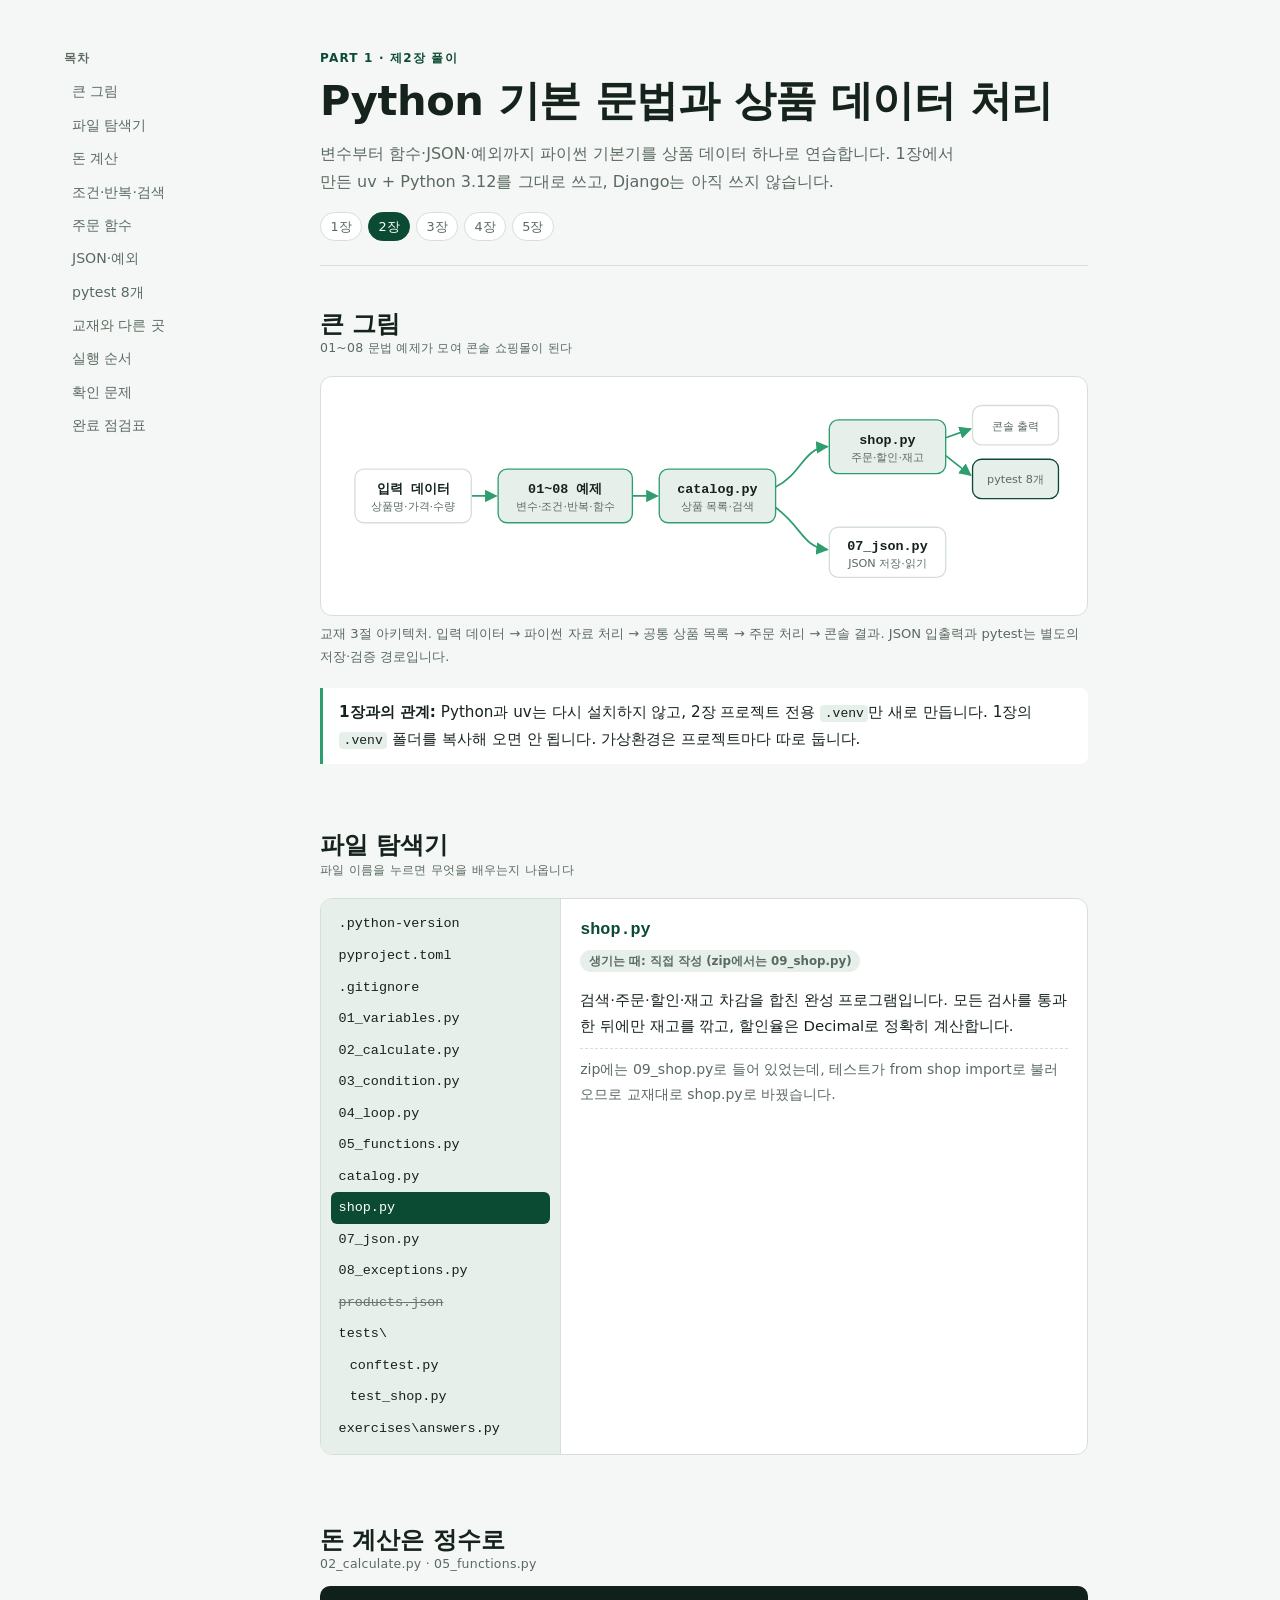
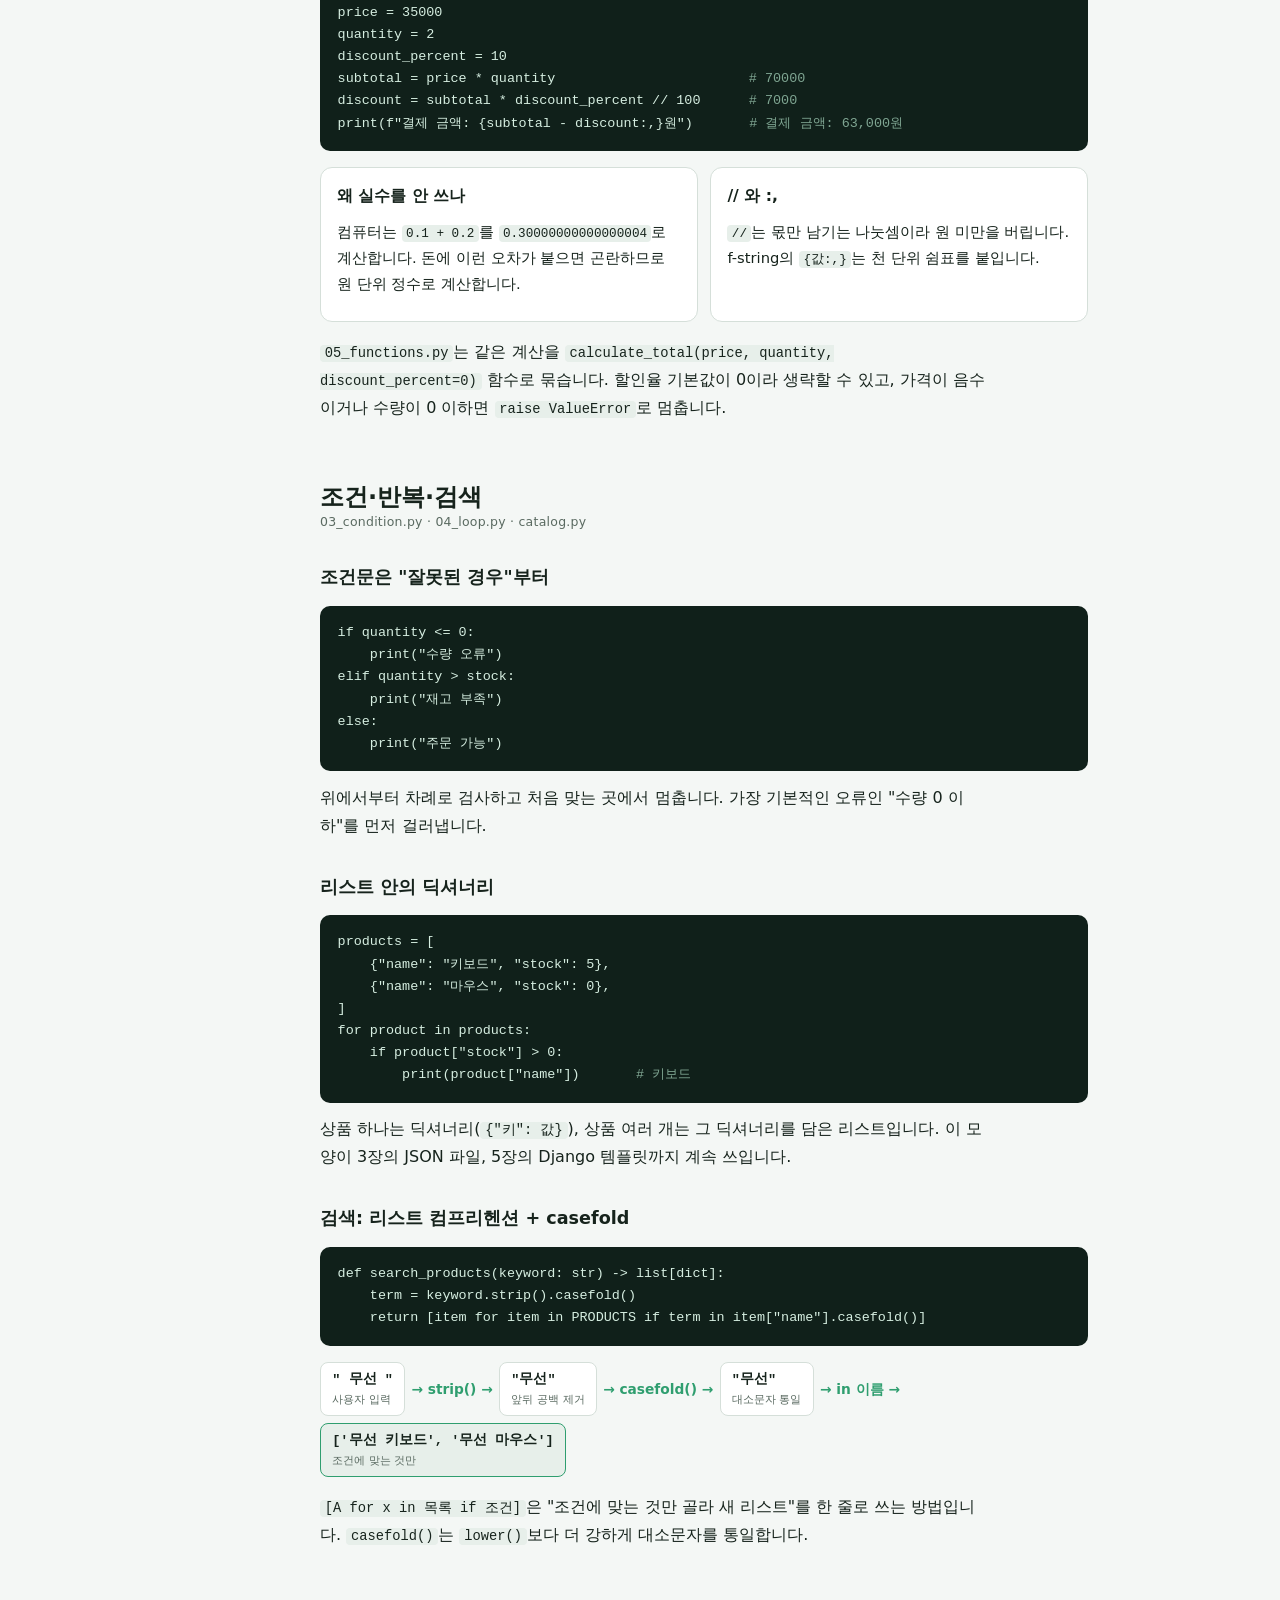
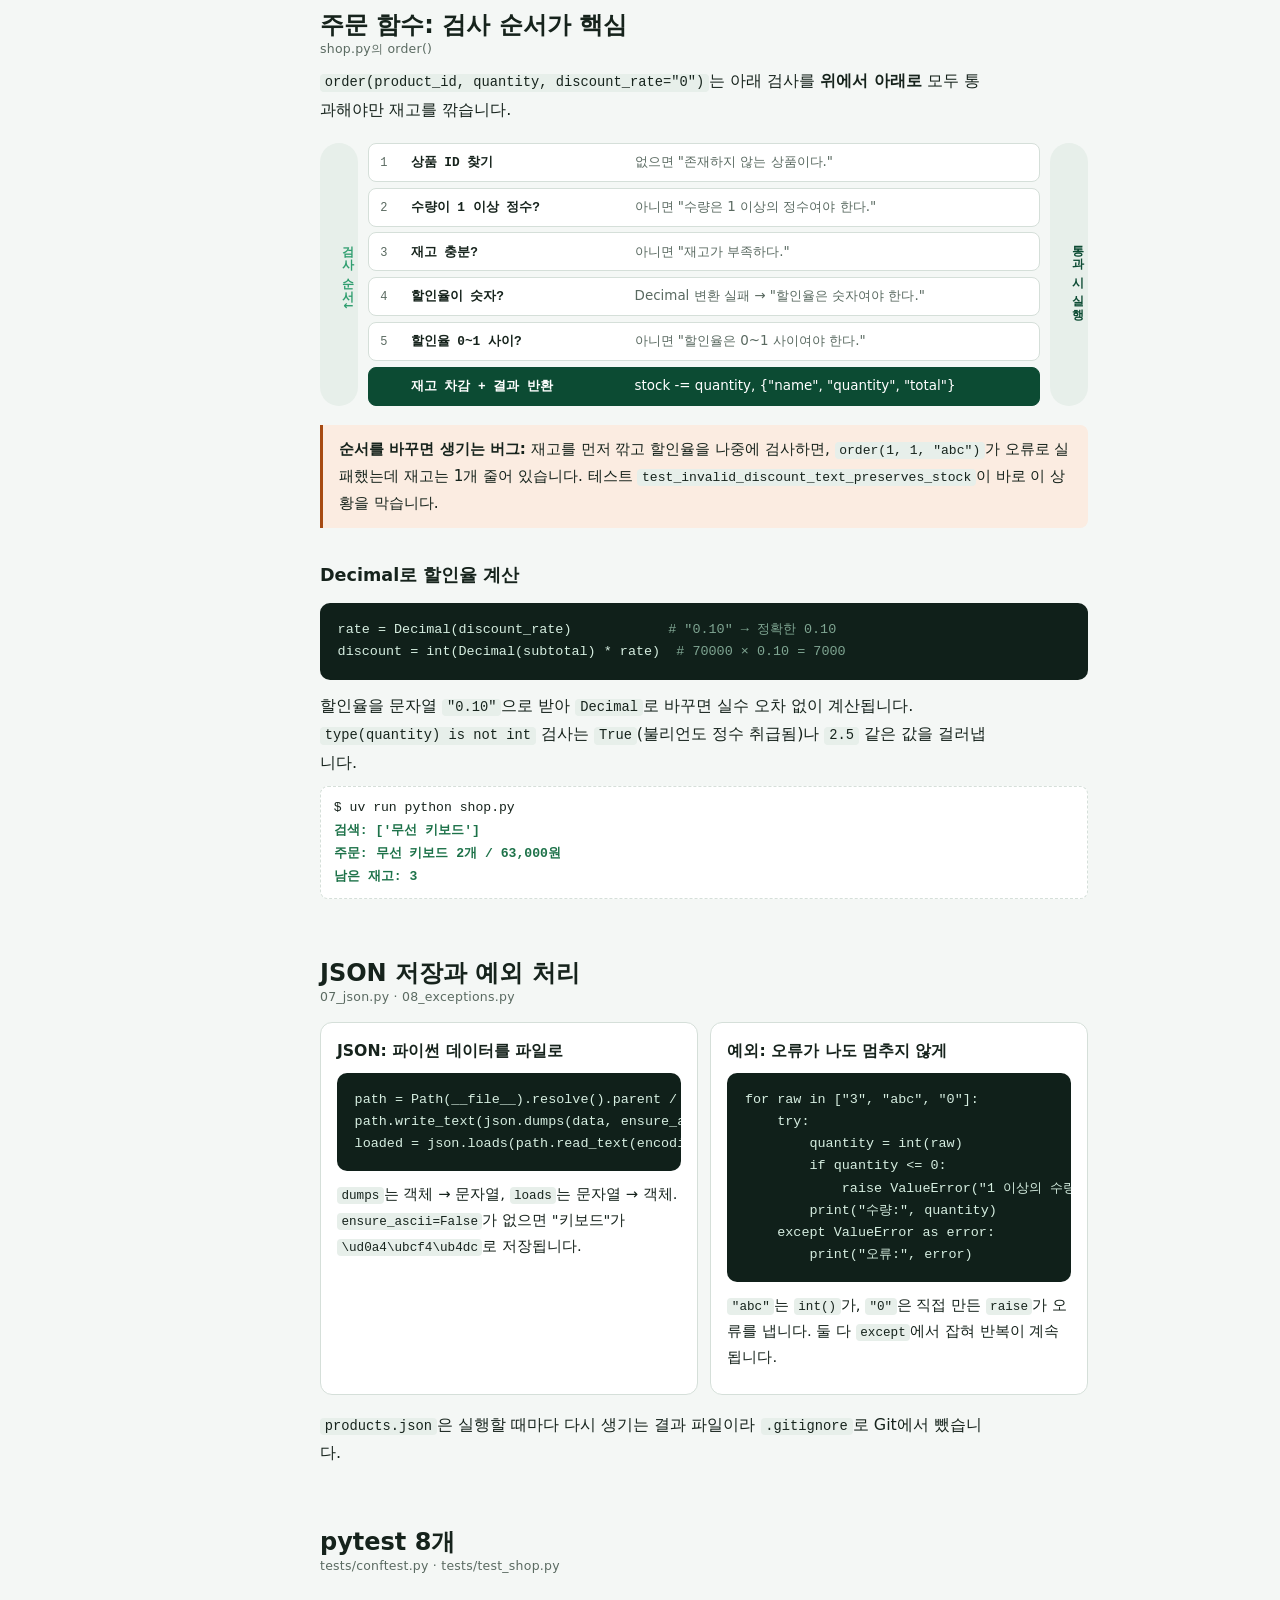
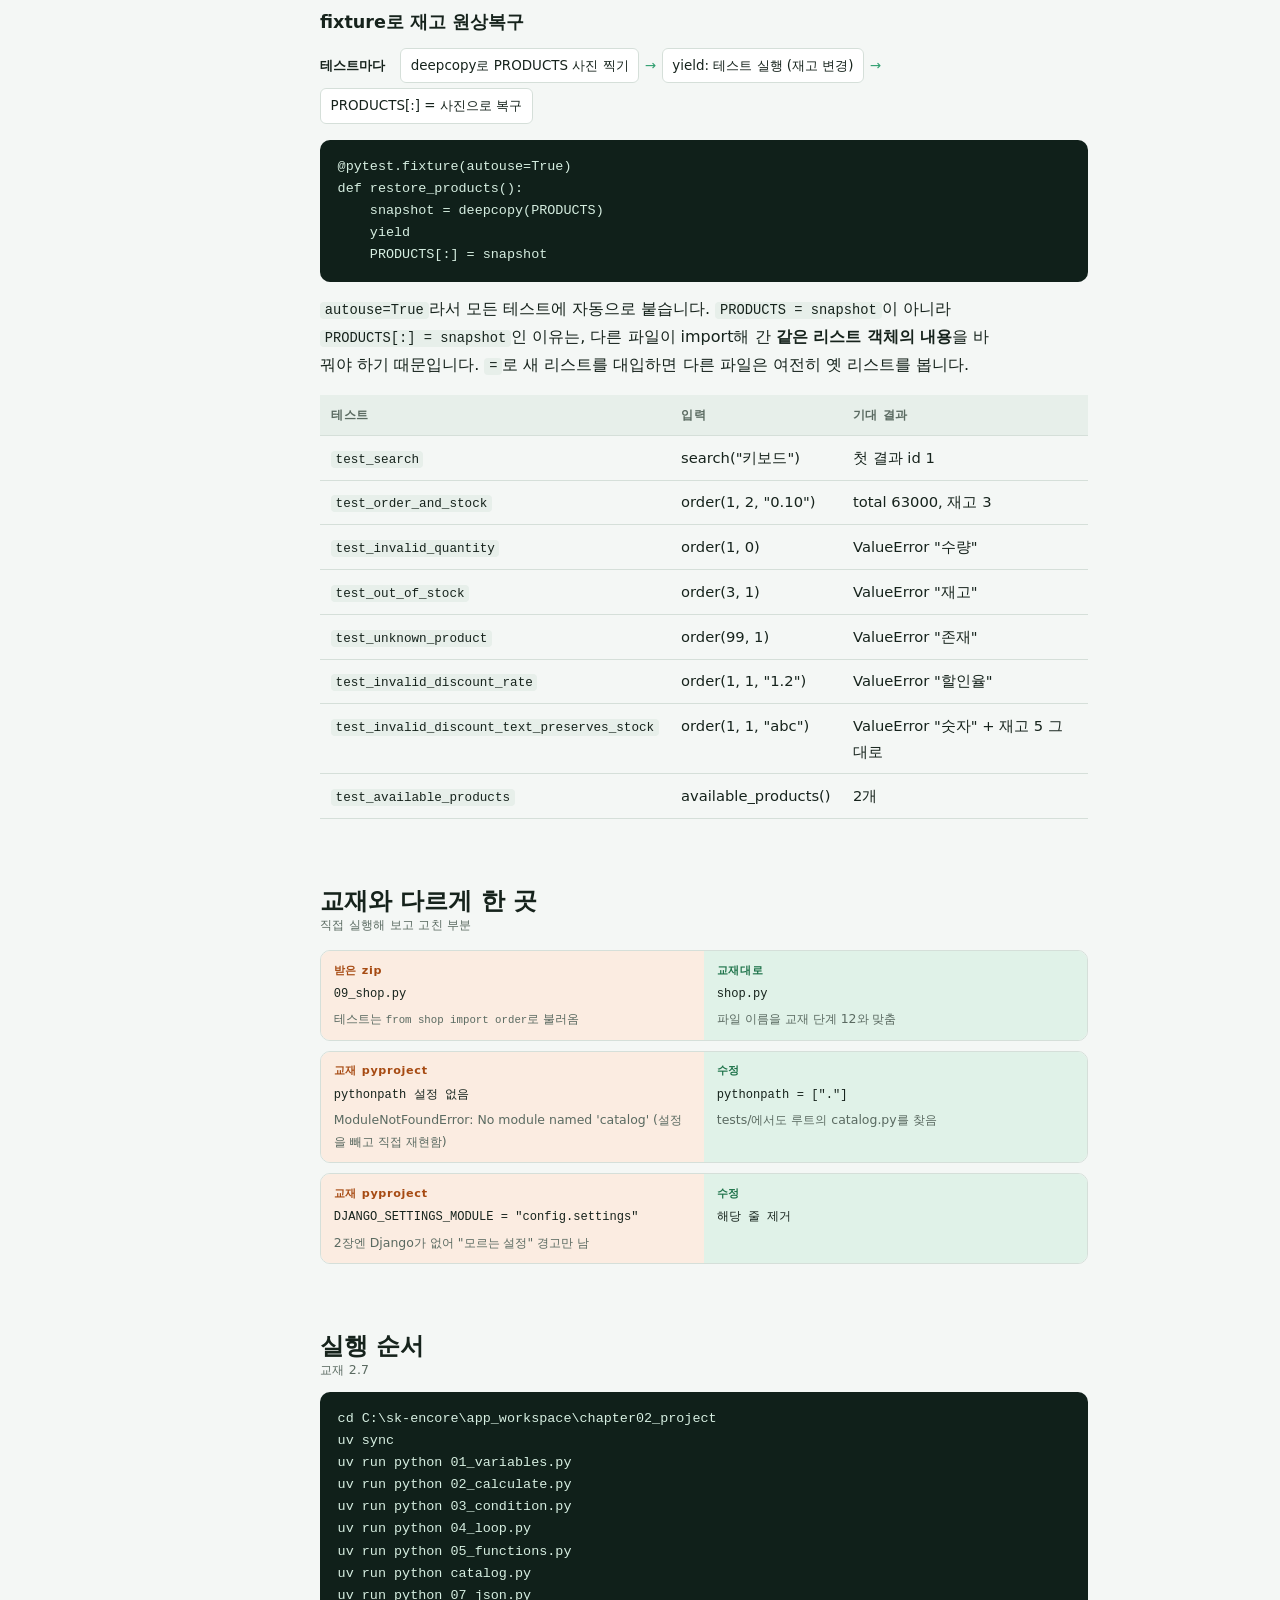
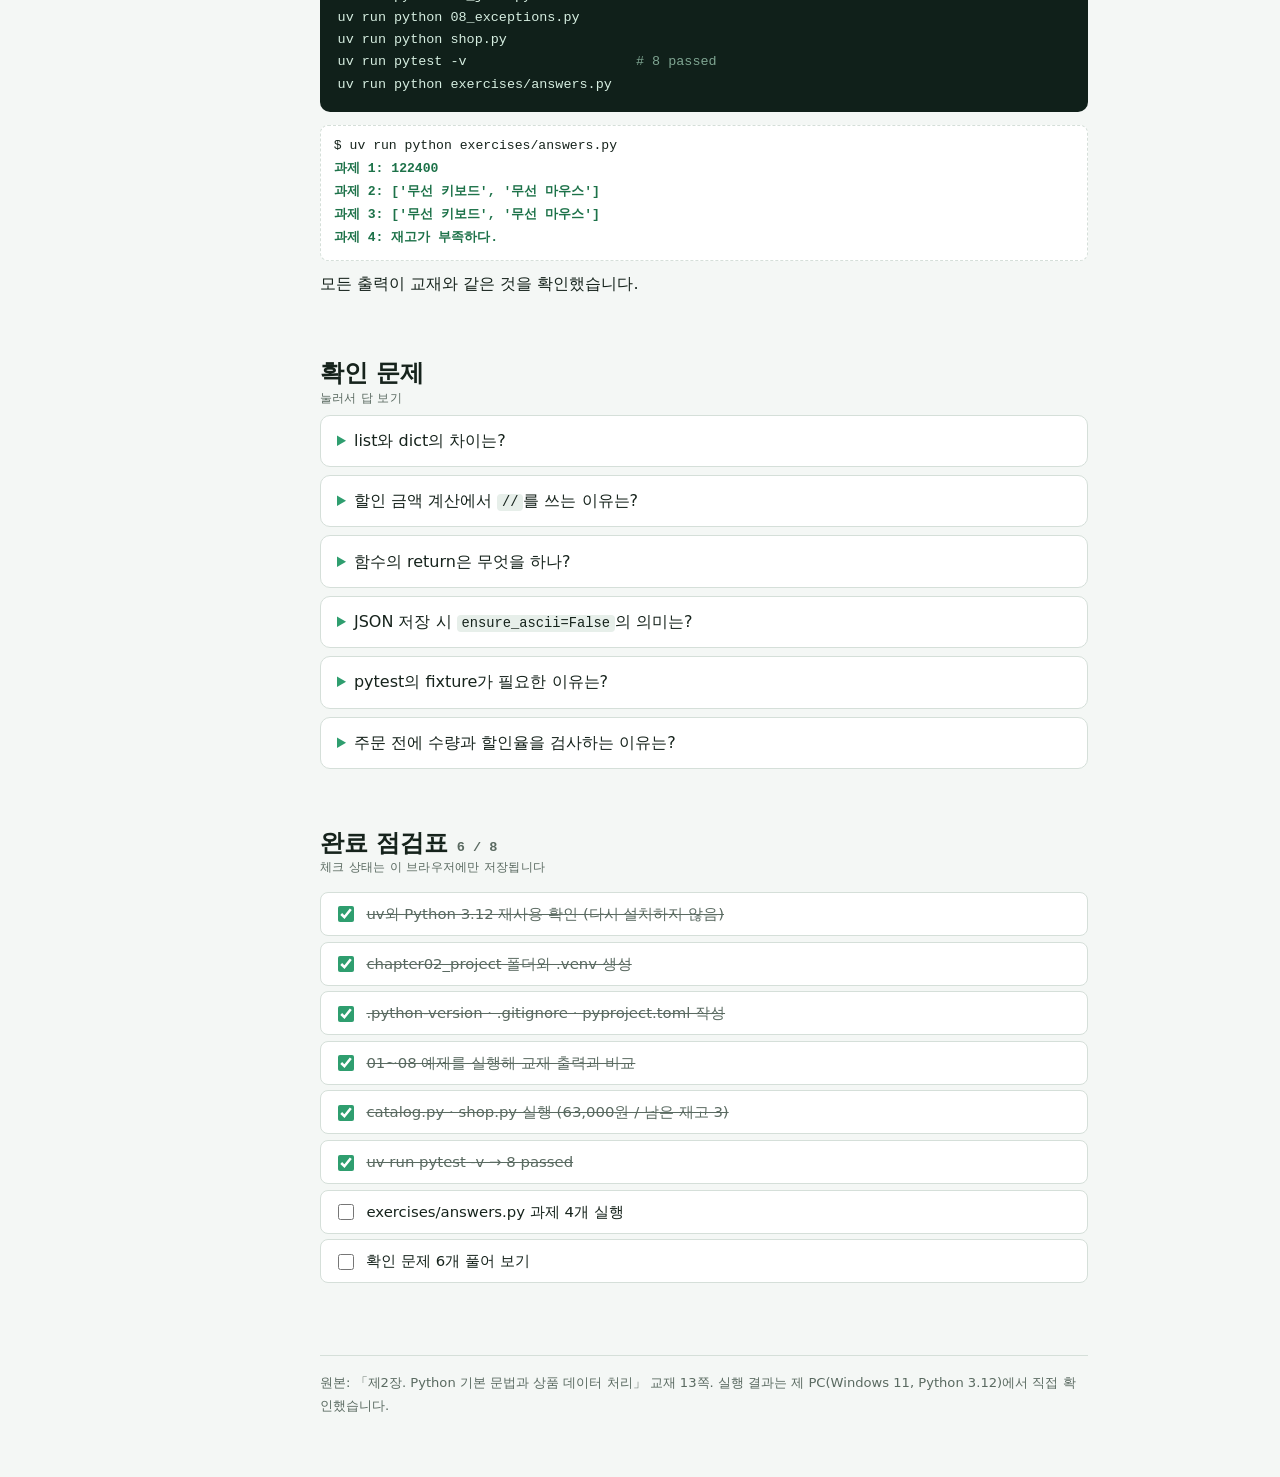
==== notes/chapter02-풀이노트.html @ e7735469 "docs: 2~5장 HTML 풀이노트 추가 1장과 같은 디자인으로 그림, 파일 탐색기, 확인 문제, 점검표를 넣고 1~5장 사이 이동 링크를 달았다. 4장은 장바구니 체험판을 포함" ====
<!doctype html>
<html lang="ko">
<meta charset="utf-8">
<meta name="viewport" content="width=device-width, initial-scale=1">
<title>2장 상품 데이터 풀이 노트</title>
<style>
/* 레이아웃: 왼쪽 고정 목차 + 오른쪽 본문(약 46rem). 폰 폭에서는 목차가 위로 올라감 */
:root {
  --bg: #f4f7f5; --surface: #ffffff; --tint: #e7efea; --fg: #16231c; --muted: #5a6a61; --line: #d5dfd9;
  --accent: #0c4b33; --on-accent: #ffffff; --accent-2: #2f9e6f;
  --code-bg: #10201a; --code-fg: #d6eee1; --code-dim: #7fa592;
  --warn: #a64a12; --warn-bg: #fbece1; --ok: #1d7249; --ok-bg: #e0f2e8; --next: #8a5a00; --next-bg: #fff2cf;
  --f-body: "IBM Plex Sans KR", "Malgun Gothic", "Apple SD Gothic Neo", system-ui, sans-serif;
  --f-code: "JetBrains Mono", Consolas, "D2Coding", monospace;
}
@media (prefers-color-scheme: dark) { :root:not([data-theme="light"]) {
  --bg: #0e1512; --surface: #16201b; --tint: #1b2922; --fg: #e2ebe5; --muted: #98a99f; --line: #2a3830;
  --accent: #6fd3a5; --on-accent: #0b1a13; --accent-2: #4fc08d;
  --code-bg: #08100c; --code-fg: #cfe8da; --code-dim: #6f9482;
  --warn: #f2a46c; --warn-bg: #36220f; --ok: #82d9aa; --ok-bg: #15301f; --next: #f3c654; --next-bg: #3a2e0c;
  color-scheme: dark; } }
:root[data-theme="dark"] {
  --bg: #0e1512; --surface: #16201b; --tint: #1b2922; --fg: #e2ebe5; --muted: #98a99f; --line: #2a3830;
  --accent: #6fd3a5; --on-accent: #0b1a13; --accent-2: #4fc08d;
  --code-bg: #08100c; --code-fg: #cfe8da; --code-dim: #6f9482;
  --warn: #f2a46c; --warn-bg: #36220f; --ok: #82d9aa; --ok-bg: #15301f; --next: #f3c654; --next-bg: #3a2e0c;
  color-scheme: dark; }

* { box-sizing: border-box; }
body { background: var(--bg); color: var(--fg); font-family: var(--f-body); font-size: 16px; line-height: 1.75; padding-inline: 16px; padding-block: 0 4rem; }
.wrap { max-width: 72rem; margin: 0 auto; display: grid; grid-template-columns: 13rem minmax(0, 1fr); gap: 3rem; }
nav.toc { position: sticky; top: env(safe-area-inset-top, 0px); align-self: start; padding-top: 2.5rem; font-size: .88rem; }
nav.toc p { font-size: .72rem; letter-spacing: .08em; color: var(--muted); margin: 0 0 .5rem; font-weight: 700; }
nav.toc ol { list-style: none; margin: 0; padding: 0; display: grid; gap: .15rem; counter-reset: t; }
nav.toc a { color: var(--muted); text-decoration: none; display: block; padding: .2rem .5rem; border-radius: 6px; }
nav.toc a:hover, nav.toc a:focus-visible { color: var(--accent); background: var(--tint); outline: none; }
main { min-width: 0; max-width: 48rem; }
@media (max-width: 860px) {
  .wrap { grid-template-columns: minmax(0,1fr); gap: 0; }
  nav.toc { position: static; padding-top: 1.5rem; }
  nav.toc ol { display: flex; flex-wrap: wrap; gap: .3rem; }
  nav.toc a { border: 1px solid var(--line); background: var(--surface); }
}

header.hero { padding-block: 2.5rem 1.5rem; border-bottom: 1px solid var(--line); }
.eyebrow { font-size: .75rem; letter-spacing: .1em; color: var(--accent); font-weight: 700; margin: 0; }
h1 { font-size: clamp(1.9rem, 4.5vw, 2.6rem); line-height: 1.25; margin: .4rem 0 .8rem; text-wrap: balance; letter-spacing: -.01em; }
h1 .v { font-family: var(--f-code); font-weight: 600; font-size: .62em; color: var(--accent); vertical-align: middle; }
.lede { color: var(--muted); max-width: 40rem; margin: 0; }
section { padding-block: 2.6rem 0.5rem; scroll-margin-top: 1rem; }
h2 { font-size: 1.5rem; line-height: 1.35; margin: 0 0 .3rem; text-wrap: balance; }
h2 small { display: block; font-size: .78rem; font-weight: 500; color: var(--muted); letter-spacing: .02em; }
h3 { font-size: 1.1rem; margin: 2rem 0 .4rem; }
p { margin: .6rem 0; max-width: 42rem; }
code { font-family: var(--f-code); font-size: .86em; background: var(--tint); padding: .08em .35em; border-radius: 4px; }
pre { font-family: var(--f-code); font-size: .84rem; line-height: 1.65; background: var(--code-bg); color: var(--code-fg); padding: 1rem 1.1rem; border-radius: 10px; overflow-x: auto; margin: .8rem 0; }
pre code { background: none; padding: 0; font-size: 1em; }
pre .c { color: var(--code-dim); }
pre .k { color: #8fe0b6; font-weight: 600; }
strong { font-weight: 700; }
.note { border-left: 3px solid var(--accent-2); background: var(--surface); padding: .7rem 1rem; border-radius: 0 8px 8px 0; margin: 1rem 0; font-size: .95rem; }
.note.warn { border-color: var(--warn); background: var(--warn-bg); }
.scroll { overflow-x: auto; margin: 1rem 0; }
table { border-collapse: collapse; width: 100%; font-size: .92rem; min-width: 30rem; }
th, td { text-align: left; padding: .55rem .7rem; border-bottom: 1px solid var(--line); vertical-align: top; }
th { font-size: .78rem; color: var(--muted); letter-spacing: .04em; font-weight: 700; background: var(--tint); }
td code { white-space: nowrap; }

/* 1. 도구 층 */
.layers { display: grid; gap: 0; margin: 1.2rem 0; }
.layer { border: 1px solid var(--line); background: var(--surface); padding: .8rem 1rem; display: grid; grid-template-columns: 9.5rem minmax(0,1fr); gap: 1rem; align-items: center; }
.layer + .layer { border-top: 0; }
.layer:first-child { border-radius: 10px 10px 0 0; }
.layer:last-child { border-radius: 0 0 10px 10px; }
.layer b { font-family: var(--f-code); font-size: .95rem; color: var(--accent); }
.layer span { font-size: .92rem; }
.layer em { font-style: normal; color: var(--muted); font-size: .82rem; display: block; }
.layer.top { background: var(--accent); color: var(--on-accent); border-color: var(--accent); }
.layer.top b, .layer.top em { color: var(--on-accent); }
@media (max-width: 520px) { .layer { grid-template-columns: minmax(0,1fr); gap: .2rem; } }

/* 2. 진행 지도 */
.journey { list-style: none; padding: 0; margin: 1.2rem 0; display: grid; grid-template-columns: repeat(auto-fill, minmax(12.5rem, 1fr)); gap: .6rem; counter-reset: s; }
.journey li { counter-increment: s; background: var(--surface); border: 1px solid var(--line); border-radius: 10px; padding: .7rem .85rem; font-size: .9rem; line-height: 1.5; display: grid; gap: .25rem; }
.journey li::before { content: counter(s); font-family: var(--f-code); font-size: .75rem; color: var(--muted); }
.journey li b { font-size: .95rem; }
.journey li code { font-size: .78rem; justify-self: start; }
.pill { justify-self: start; font-size: .72rem; font-weight: 700; padding: .05rem .5rem; border-radius: 99px; }
.pill.done { background: var(--ok-bg); color: var(--ok); }
.pill.next { background: var(--next-bg); color: var(--next); }
.pill.todo { background: var(--tint); color: var(--muted); }
.journey li.is-next { border: 2px solid var(--next); }

/* 다이어그램 공통 */
figure { margin: 1.2rem 0; }
figcaption { font-size: .82rem; color: var(--muted); margin-top: .4rem; }
.diagram { overflow-x: auto; background: var(--surface); border: 1px solid var(--line); border-radius: 12px; padding: 1rem; }
.diagram svg { display: block; min-width: 640px; width: 100%; height: auto; }
svg .box { fill: var(--surface); stroke: var(--line); stroke-width: 1.5; }
svg .box.hl { fill: var(--tint); stroke: var(--accent-2); }
svg .box.db { fill: var(--tint); stroke: var(--accent); }
svg .t { fill: var(--fg); font-family: var(--f-code); font-size: 15px; font-weight: 600; }
svg .s { fill: var(--muted); font-family: var(--f-body); font-size: 12.5px; }
svg .ar { stroke: var(--accent-2); stroke-width: 2; fill: none; }
svg .ar.back { stroke-dasharray: 5 4; }
svg .num { fill: var(--accent); }
svg .numt { fill: var(--on-accent); font-family: var(--f-code); font-size: 12px; font-weight: 600; }
svg .head { fill: var(--accent-2); }

/* 갈림길 */
.paths { display: grid; grid-template-columns: repeat(2, minmax(0,1fr)); gap: .8rem; margin: 1rem 0; }
.path { background: var(--surface); border: 1px solid var(--line); border-radius: 12px; padding: 1rem; font-size: .92rem; min-width: 0; }
.path h4 { margin: 0 0 .3rem; font-size: 1rem; }
.path ol { margin: .4rem 0 0; padding-left: 1.2rem; }
.path.mine { border: 2px solid var(--accent-2); }
@media (max-width: 600px) { .paths { grid-template-columns: minmax(0,1fr); } }

/* 실수 카드 */
.oops { display: grid; gap: .6rem; margin: 1rem 0; }
.oop { display: grid; grid-template-columns: minmax(0,1fr) minmax(0,1fr); border: 1px solid var(--line); border-radius: 10px; overflow: hidden; font-size: .88rem; }
.oop div { padding: .6rem .8rem; min-width: 0; }
.oop .bad { background: var(--warn-bg); }
.oop .good { background: var(--ok-bg); }
.oop code { background: none; padding: 0; word-break: break-all; }
.oop small { display: block; color: var(--muted); font-size: .78rem; margin-top: .2rem; }
.oop .lbl { font-size: .7rem; font-weight: 700; letter-spacing: .06em; display: block; }
.oop .bad .lbl { color: var(--warn); }
.oop .good .lbl { color: var(--ok); }
@media (max-width: 560px) { .oop { grid-template-columns: minmax(0,1fr); } }

/* 파일 탐색기 */
.explorer { display: grid; grid-template-columns: minmax(0, 15rem) minmax(0,1fr); border: 1px solid var(--line); border-radius: 12px; overflow: hidden; background: var(--surface); margin: 1.2rem 0; }
.tree { list-style: none; margin: 0; padding: .6rem; border-right: 1px solid var(--line); background: var(--tint); font-family: var(--f-code); font-size: .84rem; }
.tree button { all: unset; cursor: pointer; display: block; width: 100%; box-sizing: border-box; padding: .25rem .5rem; border-radius: 6px; color: var(--fg); }
.tree button:hover { background: var(--surface); }
.tree button:focus-visible { outline: 2px solid var(--accent-2); }
.tree button[aria-pressed="true"] { background: var(--accent); color: var(--on-accent); }
.tree .in { padding-left: 1.2rem; }
.tree .gone { text-decoration: line-through; opacity: .6; }
.detail { padding: 1rem 1.2rem; min-width: 0; }
.detail h4 { font-family: var(--f-code); margin: 0; font-size: 1.05rem; color: var(--accent); }
.detail .when { display: inline-block; font-size: .74rem; font-weight: 700; background: var(--tint); color: var(--muted); padding: .05rem .55rem; border-radius: 99px; margin: .35rem 0 .3rem; }
.detail p { font-size: .93rem; }
.detail .an { font-size: .88rem; color: var(--muted); border-top: 1px dashed var(--line); padding-top: .5rem; margin-top: .6rem; }
@media (max-width: 620px) { .explorer { grid-template-columns: minmax(0,1fr); } .tree { border-right: 0; border-bottom: 1px solid var(--line); } }

/* BASE_DIR 트리 */
.pathtree { font-family: var(--f-code); font-size: .88rem; background: var(--surface); border: 1px solid var(--line); border-radius: 12px; padding: 1rem 1.2rem; line-height: 2; overflow-x: auto; white-space: nowrap; }
.pathtree .tag { font-size: .74rem; font-weight: 600; padding: .05rem .5rem; border-radius: 99px; margin-left: .6rem; font-family: var(--f-body); }
.tag.a { background: var(--accent); color: var(--on-accent); }
.tag.b { background: var(--tint); color: var(--accent); border: 1px solid var(--accent-2); }
.tag.c { background: var(--next-bg); color: var(--next); }
.pathtree .dim { color: var(--muted); }

/* .env 흐름 */
.flow { display: flex; flex-wrap: wrap; align-items: center; gap: .4rem; margin: 1rem 0; font-size: .86rem; }
.flow .chip { background: var(--surface); border: 1px solid var(--line); border-radius: 8px; padding: .45rem .7rem; line-height: 1.4; }
.flow .chip b { font-family: var(--f-code); display: block; font-size: .85rem; }
.flow .chip small { color: var(--muted); }
.flow .chip.key { border-color: var(--accent-2); background: var(--tint); }
.flow .chip.lock { border-color: var(--warn); background: var(--warn-bg); }
.flow .arr { color: var(--accent-2); font-weight: 700; }

/* 미들웨어 */
.mw { display: grid; grid-template-columns: 2.4rem minmax(0,1fr) 2.4rem; gap: 0 .6rem; margin: 1.2rem 0; }
.mw .side { display: flex; flex-direction: column; align-items: center; justify-content: space-between; font-size: .75rem; font-weight: 700; color: var(--accent-2); writing-mode: vertical-rl; letter-spacing: .1em; border-radius: 99px; background: var(--tint); padding: .8rem 0; }
.mw .side.up { color: var(--accent); }
.mw ol { list-style: none; margin: 0; padding: 0; display: grid; gap: .35rem; counter-reset: m; }
.mw li { counter-increment: m; background: var(--surface); border: 1px solid var(--line); border-radius: 8px; padding: .4rem .7rem; display: grid; grid-template-columns: 1.4rem minmax(0, 13.5rem) minmax(0,1fr); gap: .5rem; font-size: .84rem; align-items: baseline; }
.mw li::before { content: counter(m); font-family: var(--f-code); color: var(--muted); font-size: .75rem; }
.mw li b { font-family: var(--f-code); font-size: .8rem; font-weight: 600; overflow-wrap: anywhere; }
.mw li span { color: var(--muted); }
.mw li.view { background: var(--accent); color: var(--on-accent); border-color: var(--accent); }
.mw li.view::before { content: ""; }
.mw li.view span { color: var(--on-accent); }
@media (max-width: 560px) { .mw li { grid-template-columns: 1.2rem minmax(0,1fr); } .mw li span { grid-column: 2; } }

/* 앱 순서 */
.seq { display: flex; flex-wrap: wrap; gap: .35rem; align-items: center; margin: .6rem 0 1rem; font-size: .84rem; }
.seq span { background: var(--surface); border: 1px solid var(--line); padding: .3rem .6rem; border-radius: 6px; }
.seq i { font-style: normal; color: var(--accent-2); }
.seq .lead { background: none; border: 0; font-weight: 700; padding-left: 0; }

/* 퀴즈, 체크리스트 */
details { background: var(--surface); border: 1px solid var(--line); border-radius: 10px; padding: .7rem 1rem; margin: .5rem 0; }
details summary { cursor: pointer; font-weight: 500; }
details summary::marker { color: var(--accent-2); }
details[open] summary { margin-bottom: .4rem; color: var(--accent); }
details p { font-size: .93rem; margin: .3rem 0; }
.checks { list-style: none; padding: 0; margin: 1rem 0; display: grid; gap: .35rem; }
.checks label { display: flex; gap: .6rem; align-items: flex-start; background: var(--surface); border: 1px solid var(--line); border-radius: 8px; padding: .5rem .8rem; cursor: pointer; font-size: .93rem; }
.checks input { accent-color: var(--accent-2); margin-top: .35rem; width: 1rem; height: 1rem; flex: none; }
.checks input:checked + span { color: var(--muted); text-decoration: line-through; }
.checks input:focus-visible { outline: 2px solid var(--accent-2); outline-offset: 2px; }
.count { font-family: var(--f-code); font-size: .85rem; color: var(--muted); }
footer { margin-top: 3rem; font-size: .82rem; color: var(--muted); border-top: 1px solid var(--line); padding-top: 1rem; }
@media (prefers-reduced-motion: no-preference) { html { scroll-behavior: smooth; } }
/* 2~5장 공통 추가 */
.chapnav { display: flex; flex-wrap: wrap; gap: .35rem; margin-top: 1rem; font-size: .8rem; }
.chapnav a { color: var(--muted); text-decoration: none; border: 1px solid var(--line); background: var(--surface); padding: .15rem .6rem; border-radius: 99px; }
.chapnav a[aria-current="page"] { background: var(--accent); color: var(--on-accent); border-color: var(--accent); }
.chapnav a:hover, .chapnav a:focus-visible { border-color: var(--accent-2); outline: none; }
.out { font-family: var(--f-code); font-size: .82rem; background: var(--surface); border: 1px dashed var(--line); border-radius: 8px; padding: .6rem .8rem; white-space: pre-wrap; margin: .5rem 0; }
.out b { color: var(--ok); font-weight: 600; }
.grid2 { display: grid; grid-template-columns: repeat(2, minmax(0, 1fr)); gap: .8rem; margin: 1rem 0; }
.grid2 > div { background: var(--surface); border: 1px solid var(--line); border-radius: 12px; padding: .9rem 1rem; min-width: 0; font-size: .92rem; }
.grid2 h4 { margin: 0 0 .3rem; font-size: .98rem; }
.grid2 pre { margin: .5rem 0 0; }
@media (max-width: 600px) { .grid2 { grid-template-columns: minmax(0, 1fr); } }
.cols3 { display: grid; grid-template-columns: repeat(3, minmax(0, 1fr)); gap: .6rem; margin: 1rem 0; }
.cols3 > div { background: var(--surface); border: 1px solid var(--line); border-radius: 10px; padding: .8rem; text-align: center; font-size: .88rem; }
.cols3 .bar { display: grid; gap: 4px; margin: .6rem auto 0; max-width: 9rem; }
.cols3 .bar i { display: block; height: 22px; border-radius: 4px; background: var(--tint); border: 1px solid var(--accent-2); }
@media (max-width: 520px) { .cols3 { grid-template-columns: minmax(0, 1fr); } }

</style>
<div class="wrap">
<nav class="toc" aria-label="목차">
  <p>목차</p>
  <ol>
    <li><a href="#big">큰 그림</a></li>
    <li><a href="#files">파일 탐색기</a></li>
    <li><a href="#money">돈 계산</a></li>
    <li><a href="#flow">조건·반복·검색</a></li>
    <li><a href="#order">주문 함수</a></li>
    <li><a href="#json">JSON·예외</a></li>
    <li><a href="#test">pytest 8개</a></li>
    <li><a href="#diff">교재와 다른 곳</a></li>
    <li><a href="#run">실행 순서</a></li>
    <li><a href="#quiz">확인 문제</a></li>
    <li><a href="#check">완료 점검표</a></li>
  </ol>
</nav>

<main>
<header class="hero">
  <p class="eyebrow">PART 1 · 제2장 풀이</p>
  <h1>Python 기본 문법과 상품 데이터 처리</h1>
  <p class="lede">변수부터 함수·JSON·예외까지 파이썬 기본기를 상품 데이터 하나로 연습합니다. 1장에서 만든 uv + Python 3.12를 그대로 쓰고, Django는 아직 쓰지 않습니다.</p>
  <div class="chapnav"><a href="chapter01-풀이노트.html">1장</a><a href="chapter02-풀이노트.html" aria-current="page">2장</a><a href="chapter03-풀이노트.html">3장</a><a href="chapter04-풀이노트.html">4장</a><a href="chapter05-풀이노트.html">5장</a></div>
</header>

<section id="big">
  <h2>큰 그림<small>01~08 문법 예제가 모여 콘솔 쇼핑몰이 된다</small></h2>
  <figure>
    <div class="diagram">
      <svg viewBox="0 0 820 230" role="img" aria-label="입력 데이터가 파이썬 기초 문법, catalog.py, shop.py를 거쳐 콘솔 출력과 pytest로 이어지는 흐름">
        <defs><marker id="ah" viewBox="0 0 10 10" refX="9" refY="5" markerWidth="7" markerHeight="7" orient="auto"><path class="head" d="M0,0 L10,5 L0,10 z"/></marker></defs>
        <path class="ar" d="M150 115 L 178 115" marker-end="url(#ah)"/>
        <path class="ar" d="M330 115 L 358 115" marker-end="url(#ah)"/>
        <path class="ar" d="M490 105 C 520 90, 520 62, 548 60" marker-end="url(#ah)"/>
        <path class="ar" d="M490 128 C 520 150, 520 172, 548 175" marker-end="url(#ah)"/>
        <path class="ar" d="M680 50 L 708 40" marker-end="url(#ah)"/>
        <path class="ar" d="M680 70 L 708 92" marker-end="url(#ah)"/>
        <rect class="box" x="20" y="85" width="130" height="60" rx="10"/>
        <text class="t" x="85" y="112" text-anchor="middle">입력 데이터</text>
        <text class="s" x="85" y="131" text-anchor="middle">상품명·가격·수량</text>
        <rect class="box hl" x="180" y="85" width="150" height="60" rx="10"/>
        <text class="t" x="255" y="112" text-anchor="middle">01~08 예제</text>
        <text class="s" x="255" y="131" text-anchor="middle">변수·조건·반복·함수</text>
        <rect class="box hl" x="360" y="85" width="130" height="60" rx="10"/>
        <text class="t" x="425" y="112" text-anchor="middle">catalog.py</text>
        <text class="s" x="425" y="131" text-anchor="middle">상품 목록·검색</text>
        <rect class="box hl" x="550" y="30" width="130" height="60" rx="10"/>
        <text class="t" x="615" y="57" text-anchor="middle">shop.py</text>
        <text class="s" x="615" y="76" text-anchor="middle">주문·할인·재고</text>
        <rect class="box" x="550" y="150" width="130" height="56" rx="10"/>
        <text class="t" x="615" y="175" text-anchor="middle">07_json.py</text>
        <text class="s" x="615" y="194" text-anchor="middle">JSON 저장·읽기</text>
        <rect class="box" x="710" y="14" width="96" height="44" rx="10"/>
        <text class="s" x="758" y="41" text-anchor="middle">콘솔 출력</text>
        <rect class="box db" x="710" y="74" width="96" height="44" rx="10"/>
        <text class="s" x="758" y="101" text-anchor="middle">pytest 8개</text>
      </svg>
    </div>
    <figcaption>교재 3절 아키텍처. 입력 데이터 → 파이썬 자료 처리 → 공통 상품 목록 → 주문 처리 → 콘솔 결과. JSON 입출력과 pytest는 별도의 저장·검증 경로입니다.</figcaption>
  </figure>
  <div class="note"><strong>1장과의 관계:</strong> Python과 uv는 다시 설치하지 않고, 2장 프로젝트 전용 <code>.venv</code>만 새로 만듭니다. 1장의 <code>.venv</code> 폴더를 복사해 오면 안 됩니다. 가상환경은 프로젝트마다 따로 둡니다.</div>
</section>

<section id="files">
  <h2>파일 탐색기<small>파일 이름을 누르면 무엇을 배우는지 나옵니다</small></h2>
  <div class="explorer">
    <ul class="tree" id="tree"></ul>
    <div class="detail" id="detail" aria-live="polite"></div>
  </div>
</section>

<section id="money">
  <h2>돈 계산은 정수로<small>02_calculate.py · 05_functions.py</small></h2>
<pre><code>price = 35000
quantity = 2
discount_percent = 10
subtotal = price * quantity                        <span class="c"># 70000</span>
discount = subtotal * discount_percent // 100      <span class="c"># 7000</span>
print(f"결제 금액: {subtotal - discount:,}원")       <span class="c"># 결제 금액: 63,000원</span></code></pre>
  <div class="grid2">
    <div><h4>왜 실수를 안 쓰나</h4><p>컴퓨터는 <code>0.1 + 0.2</code>를 <code>0.30000000000000004</code>로 계산합니다. 돈에 이런 오차가 붙으면 곤란하므로 원 단위 정수로 계산합니다.</p></div>
    <div><h4>// 와 :,</h4><p><code>//</code>는 몫만 남기는 나눗셈이라 원 미만을 버립니다. f-string의 <code>{값:,}</code>는 천 단위 쉼표를 붙입니다.</p></div>
  </div>
  <p><code>05_functions.py</code>는 같은 계산을 <code>calculate_total(price, quantity, discount_percent=0)</code> 함수로 묶습니다. 할인율 기본값이 0이라 생략할 수 있고, 가격이 음수이거나 수량이 0 이하면 <code>raise ValueError</code>로 멈춥니다.</p>
</section>

<section id="flow">
  <h2>조건·반복·검색<small>03_condition.py · 04_loop.py · catalog.py</small></h2>
  <h3>조건문은 "잘못된 경우"부터</h3>
<pre><code>if quantity &lt;= 0:
    print("수량 오류")
elif quantity &gt; stock:
    print("재고 부족")
else:
    print("주문 가능")</code></pre>
  <p>위에서부터 차례로 검사하고 처음 맞는 곳에서 멈춥니다. 가장 기본적인 오류인 "수량 0 이하"를 먼저 걸러냅니다.</p>

  <h3>리스트 안의 딕셔너리</h3>
<pre><code>products = [
    {"name": "키보드", "stock": 5},
    {"name": "마우스", "stock": 0},
]
for product in products:
    if product["stock"] &gt; 0:
        print(product["name"])       <span class="c"># 키보드</span></code></pre>
  <p>상품 하나는 딕셔너리(<code>{"키": 값}</code>), 상품 여러 개는 그 딕셔너리를 담은 리스트입니다. 이 모양이 3장의 JSON 파일, 5장의 Django 템플릿까지 계속 쓰입니다.</p>

  <h3>검색: 리스트 컴프리헨션 + casefold</h3>
<pre><code>def search_products(keyword: str) -&gt; list[dict]:
    term = keyword.strip().casefold()
    return [item for item in PRODUCTS if term in item["name"].casefold()]</code></pre>
  <div class="flow">
    <div class="chip"><b>"  무선 "</b><small>사용자 입력</small></div>
    <span class="arr">→ strip() →</span>
    <div class="chip"><b>"무선"</b><small>앞뒤 공백 제거</small></div>
    <span class="arr">→ casefold() →</span>
    <div class="chip"><b>"무선"</b><small>대소문자 통일</small></div>
    <span class="arr">→ in 이름 →</span>
    <div class="chip key"><b>['무선 키보드', '무선 마우스']</b><small>조건에 맞는 것만</small></div>
  </div>
  <p><code>[A for x in 목록 if 조건]</code>은 "조건에 맞는 것만 골라 새 리스트"를 한 줄로 쓰는 방법입니다. <code>casefold()</code>는 <code>lower()</code>보다 더 강하게 대소문자를 통일합니다.</p>
</section>

<section id="order">
  <h2>주문 함수: 검사 순서가 핵심<small>shop.py의 order()</small></h2>
  <p><code>order(product_id, quantity, discount_rate="0")</code>는 아래 검사를 <strong>위에서 아래로</strong> 모두 통과해야만 재고를 깎습니다.</p>
  <div class="mw">
    <div class="side">검사 순서 ↓</div>
    <ol>
      <li><b>상품 ID 찾기</b><span>없으면 "존재하지 않는 상품이다."</span></li>
      <li><b>수량이 1 이상 정수?</b><span>아니면 "수량은 1 이상의 정수여야 한다."</span></li>
      <li><b>재고 충분?</b><span>아니면 "재고가 부족하다."</span></li>
      <li><b>할인율이 숫자?</b><span>Decimal 변환 실패 → "할인율은 숫자여야 한다."</span></li>
      <li><b>할인율 0~1 사이?</b><span>아니면 "할인율은 0~1 사이여야 한다."</span></li>
      <li class="view"><b>재고 차감 + 결과 반환</b><span>stock -= quantity, {"name", "quantity", "total"}</span></li>
    </ol>
    <div class="side up">통과 시 실행</div>
  </div>
  <div class="note warn"><strong>순서를 바꾸면 생기는 버그:</strong> 재고를 먼저 깎고 할인율을 나중에 검사하면, <code>order(1, 1, "abc")</code>가 오류로 실패했는데 재고는 1개 줄어 있습니다. 테스트 <code>test_invalid_discount_text_preserves_stock</code>이 바로 이 상황을 막습니다.</div>
  <h3>Decimal로 할인율 계산</h3>
<pre><code>rate = Decimal(discount_rate)            <span class="c"># "0.10" → 정확한 0.10</span>
discount = int(Decimal(subtotal) * rate)  <span class="c"># 70000 × 0.10 = 7000</span></code></pre>
  <p>할인율을 문자열 <code>"0.10"</code>으로 받아 <code>Decimal</code>로 바꾸면 실수 오차 없이 계산됩니다. <code>type(quantity) is not int</code> 검사는 <code>True</code>(불리언도 정수 취급됨)나 <code>2.5</code> 같은 값을 걸러냅니다.</p>
<div class="out">$ uv run python shop.py
<b>검색: ['무선 키보드']
주문: 무선 키보드 2개 / 63,000원
남은 재고: 3</b></div>
</section>

<section id="json">
  <h2>JSON 저장과 예외 처리<small>07_json.py · 08_exceptions.py</small></h2>
  <div class="grid2">
    <div>
      <h4>JSON: 파이썬 데이터를 파일로</h4>
<pre><code>path = Path(__file__).resolve().parent / "products.json"
path.write_text(json.dumps(data, ensure_ascii=False, indent=2), encoding="utf-8")
loaded = json.loads(path.read_text(encoding="utf-8"))</code></pre>
      <p><code>dumps</code>는 객체 → 문자열, <code>loads</code>는 문자열 → 객체. <code>ensure_ascii=False</code>가 없으면 "키보드"가 <code>\ud0a4\ubcf4\ub4dc</code>로 저장됩니다.</p>
    </div>
    <div>
      <h4>예외: 오류가 나도 멈추지 않게</h4>
<pre><code>for raw in ["3", "abc", "0"]:
    try:
        quantity = int(raw)
        if quantity &lt;= 0:
            raise ValueError("1 이상의 수량을 입력해야 한다.")
        print("수량:", quantity)
    except ValueError as error:
        print("오류:", error)</code></pre>
      <p><code>"abc"</code>는 <code>int()</code>가, <code>"0"</code>은 직접 만든 <code>raise</code>가 오류를 냅니다. 둘 다 <code>except</code>에서 잡혀 반복이 계속됩니다.</p>
    </div>
  </div>
  <p><code>products.json</code>은 실행할 때마다 다시 생기는 결과 파일이라 <code>.gitignore</code>로 Git에서 뺐습니다.</p>
</section>

<section id="test">
  <h2>pytest 8개<small>tests/conftest.py · tests/test_shop.py</small></h2>
  <h3>fixture로 재고 원상복구</h3>
  <div class="seq"><span class="lead">테스트마다</span><span>deepcopy로 PRODUCTS 사진 찍기</span><i>→</i><span>yield: 테스트 실행 (재고 변경)</span><i>→</i><span>PRODUCTS[:] = 사진으로 복구</span></div>
<pre><code>@pytest.fixture(autouse=True)
def restore_products():
    snapshot = deepcopy(PRODUCTS)
    yield
    PRODUCTS[:] = snapshot</code></pre>
  <p><code>autouse=True</code>라서 모든 테스트에 자동으로 붙습니다. <code>PRODUCTS = snapshot</code>이 아니라 <code>PRODUCTS[:] = snapshot</code>인 이유는, 다른 파일이 import해 간 <strong>같은 리스트 객체의 내용</strong>을 바꿔야 하기 때문입니다. <code>=</code>로 새 리스트를 대입하면 다른 파일은 여전히 옛 리스트를 봅니다.</p>
  <div class="scroll"><table>
    <thead><tr><th>테스트</th><th>입력</th><th>기대 결과</th></tr></thead>
    <tbody>
      <tr><td><code>test_search</code></td><td>search("키보드")</td><td>첫 결과 id 1</td></tr>
      <tr><td><code>test_order_and_stock</code></td><td>order(1, 2, "0.10")</td><td>total 63000, 재고 3</td></tr>
      <tr><td><code>test_invalid_quantity</code></td><td>order(1, 0)</td><td>ValueError "수량"</td></tr>
      <tr><td><code>test_out_of_stock</code></td><td>order(3, 1)</td><td>ValueError "재고"</td></tr>
      <tr><td><code>test_unknown_product</code></td><td>order(99, 1)</td><td>ValueError "존재"</td></tr>
      <tr><td><code>test_invalid_discount_rate</code></td><td>order(1, 1, "1.2")</td><td>ValueError "할인율"</td></tr>
      <tr><td><code>test_invalid_discount_text_preserves_stock</code></td><td>order(1, 1, "abc")</td><td>ValueError "숫자" + 재고 5 그대로</td></tr>
      <tr><td><code>test_available_products</code></td><td>available_products()</td><td>2개</td></tr>
    </tbody>
  </table></div>
</section>

<section id="diff">
  <h2>교재와 다르게 한 곳<small>직접 실행해 보고 고친 부분</small></h2>
  <div class="oops">
    <div class="oop"><div class="bad"><span class="lbl">받은 zip</span><code>09_shop.py</code><small>테스트는 <code>from shop import order</code>로 불러옴</small></div><div class="good"><span class="lbl">교재대로</span><code>shop.py</code><small>파일 이름을 교재 단계 12와 맞춤</small></div></div>
    <div class="oop"><div class="bad"><span class="lbl">교재 pyproject</span><code>pythonpath 설정 없음</code><small>ModuleNotFoundError: No module named 'catalog' (설정을 빼고 직접 재현함)</small></div><div class="good"><span class="lbl">수정</span><code>pythonpath = ["."]</code><small>tests/에서도 루트의 catalog.py를 찾음</small></div></div>
    <div class="oop"><div class="bad"><span class="lbl">교재 pyproject</span><code>DJANGO_SETTINGS_MODULE = "config.settings"</code><small>2장엔 Django가 없어 "모르는 설정" 경고만 남</small></div><div class="good"><span class="lbl">수정</span><code>해당 줄 제거</code></div></div>
  </div>
</section>

<section id="run">
  <h2>실행 순서<small>교재 2.7</small></h2>
<pre><code>cd C:\sk-encore\app_workspace\chapter02_project
uv sync
uv run python 01_variables.py
uv run python 02_calculate.py
uv run python 03_condition.py
uv run python 04_loop.py
uv run python 05_functions.py
uv run python catalog.py
uv run python 07_json.py
uv run python 08_exceptions.py
uv run python shop.py
uv run pytest -v                     <span class="c"># 8 passed</span>
uv run python exercises/answers.py</code></pre>
<div class="out">$ uv run python exercises/answers.py
<b>과제 1: 122400
과제 2: ['무선 키보드', '무선 마우스']
과제 3: ['무선 키보드', '무선 마우스']
과제 4: 재고가 부족하다.</b></div>
  <p>모든 출력이 교재와 같은 것을 확인했습니다.</p>
</section>

<section id="quiz">
  <h2>확인 문제<small>눌러서 답 보기</small></h2>
  <details><summary>list와 dict의 차이는?</summary><p>list는 순서가 있는 항목 모음이고(<code>[0]</code>으로 접근), dict는 키와 값의 쌍입니다(<code>["name"]</code>으로 접근).</p></details>
  <details><summary>할인 금액 계산에서 <code>//</code>를 쓰는 이유는?</summary><p>원 미만 금액을 버리고 정수 금액을 얻기 위해서입니다.</p></details>
  <details><summary>함수의 return은 무엇을 하나?</summary><p>함수 실행 결과를 호출한 위치로 돌려줍니다.</p></details>
  <details><summary>JSON 저장 시 <code>ensure_ascii=False</code>의 의미는?</summary><p>한글을 ASCII 이스케이프 형태가 아닌 그대로 기록합니다.</p></details>
  <details><summary>pytest의 fixture가 필요한 이유는?</summary><p>테스트 간 공유 재고 데이터 변경을 복원해서 실행 순서에 영향을 받지 않게 하려고 씁니다.</p></details>
  <details><summary>주문 전에 수량과 할인율을 검사하는 이유는?</summary><p>잘못된 주문으로 재고가 차감되는 부작용을 막기 위해서입니다.</p></details>
</section>

<section id="check">
  <h2>완료 점검표 <span class="count" id="count"></span><small>체크 상태는 이 브라우저에만 저장됩니다</small></h2>
  <ul class="checks" id="checks"></ul>
</section>

<footer>원본: 「제2장. Python 기본 문법과 상품 데이터 처리」 교재 13쪽. 실행 결과는 제 PC(Windows 11, Python 3.12)에서 직접 확인했습니다.</footer>
</main>
</div>
<script>
window.PAGE = {
  key: "ch2-checks", start: 9, done: [0, 1, 2, 3, 4, 5],
  files: [
    { n: ".python-version", when: "직접 작성", d: "3.12 한 줄. 1장과 같은 파이썬 버전을 이 프로젝트에서도 쓴다는 표지판입니다." },
    { n: "pyproject.toml", when: "직접 작성", d: "프로젝트 이름(chapter02-products), 파이썬 3.12, 개발용 pytest, pytest 설정(testpaths, pythonpath)이 들어 있습니다. dependencies가 빈 리스트인 건 표준 라이브러리만 쓰기 때문입니다." },
    { n: ".gitignore", when: "직접 작성", d: "가상환경·캐시·비밀정보에 더해, 07_json.py가 만드는 products.json도 제외합니다." },
    { n: "01_variables.py", when: "직접 작성", d: "문자열·정수·불리언 변수를 만들고 type(x).__name__으로 자료형 이름을 출력합니다. is_available = stock > 0 처럼 비교 결과가 불리언이 됩니다." },
    { n: "02_calculate.py", when: "직접 작성", d: "가격 × 수량에서 할인액을 빼서 결제 금액을 구합니다. // 로 원 미만을 버리고 :, 로 쉼표를 찍습니다. 결과: 결제 금액: 63,000원" },
    { n: "03_condition.py", when: "직접 작성", d: "if / elif / else로 수량 오류 → 재고 부족 → 주문 가능 순서로 분기합니다. 결과: 주문 가능" },
    { n: "04_loop.py", when: "직접 작성", d: "딕셔너리 두 개를 담은 리스트를 for로 돌면서 재고가 있는 상품만 출력합니다. 결과: 키보드" },
    { n: "05_functions.py", when: "직접 작성", d: "할인 계산을 calculate_total() 함수로 묶습니다. 기본값 매개변수, 타입 힌트, raise ValueError, if __name__ == \"__main__\" 을 배웁니다. 결과: 63000" },
    { n: "catalog.py", when: "직접 작성", d: "여러 예제가 같이 쓰는 상품 3개(PRODUCTS)와 search_products(), available_products() 함수입니다. shop.py와 테스트가 이 파일을 import합니다." },
    { n: "shop.py", when: "직접 작성 (zip에서는 09_shop.py)", d: "검색·주문·할인·재고 차감을 합친 완성 프로그램입니다. 모든 검사를 통과한 뒤에만 재고를 깎고, 할인율은 Decimal로 정확히 계산합니다.", a: "zip에는 09_shop.py로 들어 있었는데, 테스트가 from shop import로 불러오므로 교재대로 shop.py로 바꿨습니다." },
    { n: "07_json.py", when: "직접 작성", d: "리스트를 JSON 파일로 저장하고 다시 읽습니다. Path(__file__).resolve().parent로 실행 위치와 상관없이 프로젝트 폴더에 저장합니다. 결과: 저장 건수: 1" },
    { n: "08_exceptions.py", when: "직접 작성", d: "\"3\", \"abc\", \"0\"을 차례로 정수로 바꾸며 try/except로 오류를 잡습니다. 오류가 나도 반복은 계속됩니다." },
    { n: "products.json", when: "07_json.py 실행 후", gone: true, d: "실행 결과로 생기는 파일입니다. 소스가 아니라서 Git에 올리지 않습니다." },
    { n: "tests\\", when: "직접 작성", d: "pytest 폴더입니다." },
    { n: "conftest.py", indent: true, when: "직접 작성", d: "autouse fixture로 테스트마다 PRODUCTS를 복사해 두었다가 끝나면 복구합니다. 직접 실행하지 않고 pytest가 자동으로 불러옵니다." },
    { n: "test_shop.py", indent: true, when: "직접 작성", d: "검색, 주문, 수량 오류, 품절, 없는 상품, 할인율 범위, 잘못된 할인율 시 재고 보존, 판매 가능 상품까지 8개를 검사합니다." },
    { n: "exercises\\answers.py", when: "직접 작성", d: "과제 4개 모범 답안입니다. 하위 폴더에서 실행해도 루트의 catalog.py를 찾도록 sys.path.insert로 경로를 추가합니다." }
  ],
  checks: [
    "uv와 Python 3.12 재사용 확인 (다시 설치하지 않음)",
    "chapter02_project 폴더와 .venv 생성",
    ".python-version · .gitignore · pyproject.toml 작성",
    "01~08 예제를 실행해 교재 출력과 비교",
    "catalog.py · shop.py 실행 (63,000원 / 남은 재고 3)",
    "uv run pytest -v → 8 passed",
    "exercises/answers.py 과제 4개 실행",
    "확인 문제 6개 풀어 보기"
  ]
};
</script>

<script>
(function () {
  var P = window.PAGE || {};
  // 파일 탐색기
  var tree = document.getElementById("tree"), detail = document.getElementById("detail");
  if (tree && detail && P.files) {
    var files = P.files;
    var show = function (i) {
      var f = files[i];
      detail.innerHTML = "<h4></h4><span class='when'></span><p></p>" + (f.a ? "<p class='an'></p>" : "");
      detail.querySelector("h4").textContent = f.n;
      detail.querySelector(".when").textContent = "생기는 때: " + f.when;
      detail.querySelector("p").textContent = f.d;
      if (f.a) detail.querySelector(".an").textContent = f.a;
      tree.querySelectorAll("button").forEach(function (b, j) { b.setAttribute("aria-pressed", j === i ? "true" : "false"); });
    };
    files.forEach(function (f, i) {
      var li = document.createElement("li"), b = document.createElement("button");
      b.type = "button"; b.id = "file-" + i; b.textContent = f.n;
      if (f.indent) b.classList.add("in");
      if (f.gone) b.classList.add("gone");
      b.addEventListener("click", function () { show(i); });
      li.appendChild(b); tree.appendChild(li);
    });
    show(P.start || 0);
  }
  // 완료 점검표
  var ul = document.getElementById("checks"), count = document.getElementById("count");
  if (ul && P.checks) {
    var KEY = P.key || "checks", saved = {};
    try { saved = JSON.parse(localStorage.getItem(KEY)) || {}; } catch (e) { saved = {}; }
    var update = function () { if (count) count.textContent = ul.querySelectorAll("input:checked").length + " / " + P.checks.length; };
    P.checks.forEach(function (t, i) {
      var li = document.createElement("li"), label = document.createElement("label"), cb = document.createElement("input"), span = document.createElement("span");
      cb.type = "checkbox"; cb.id = "chk-" + i;
      cb.checked = (i in saved) ? saved[i] : !!(P.done && P.done.indexOf(i) >= 0);
      span.textContent = t;
      cb.addEventListener("change", function () {
        saved[i] = cb.checked;
        try { localStorage.setItem(KEY, JSON.stringify(saved)); } catch (e) {}
        update();
      });
      label.appendChild(cb); label.appendChild(span); li.appendChild(label); ul.appendChild(li);
    });
    update();
  }
})();

</script>
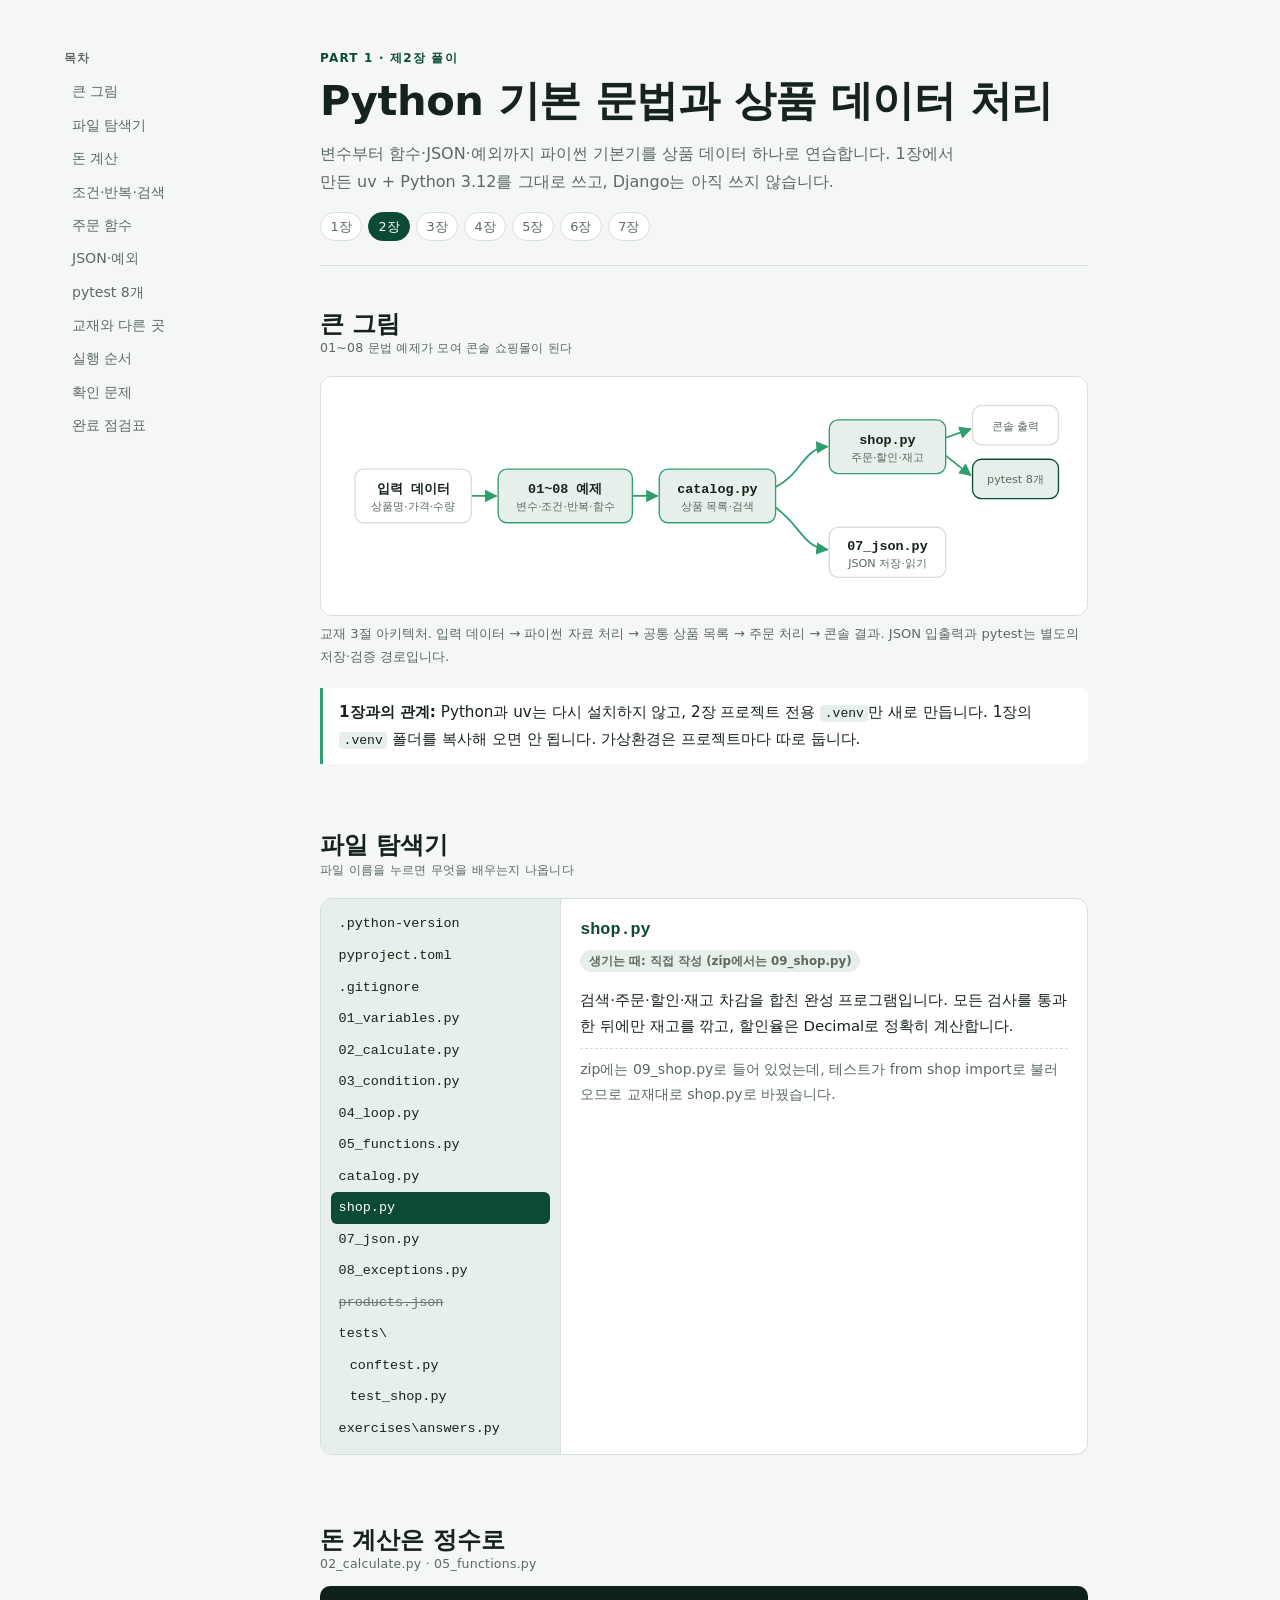
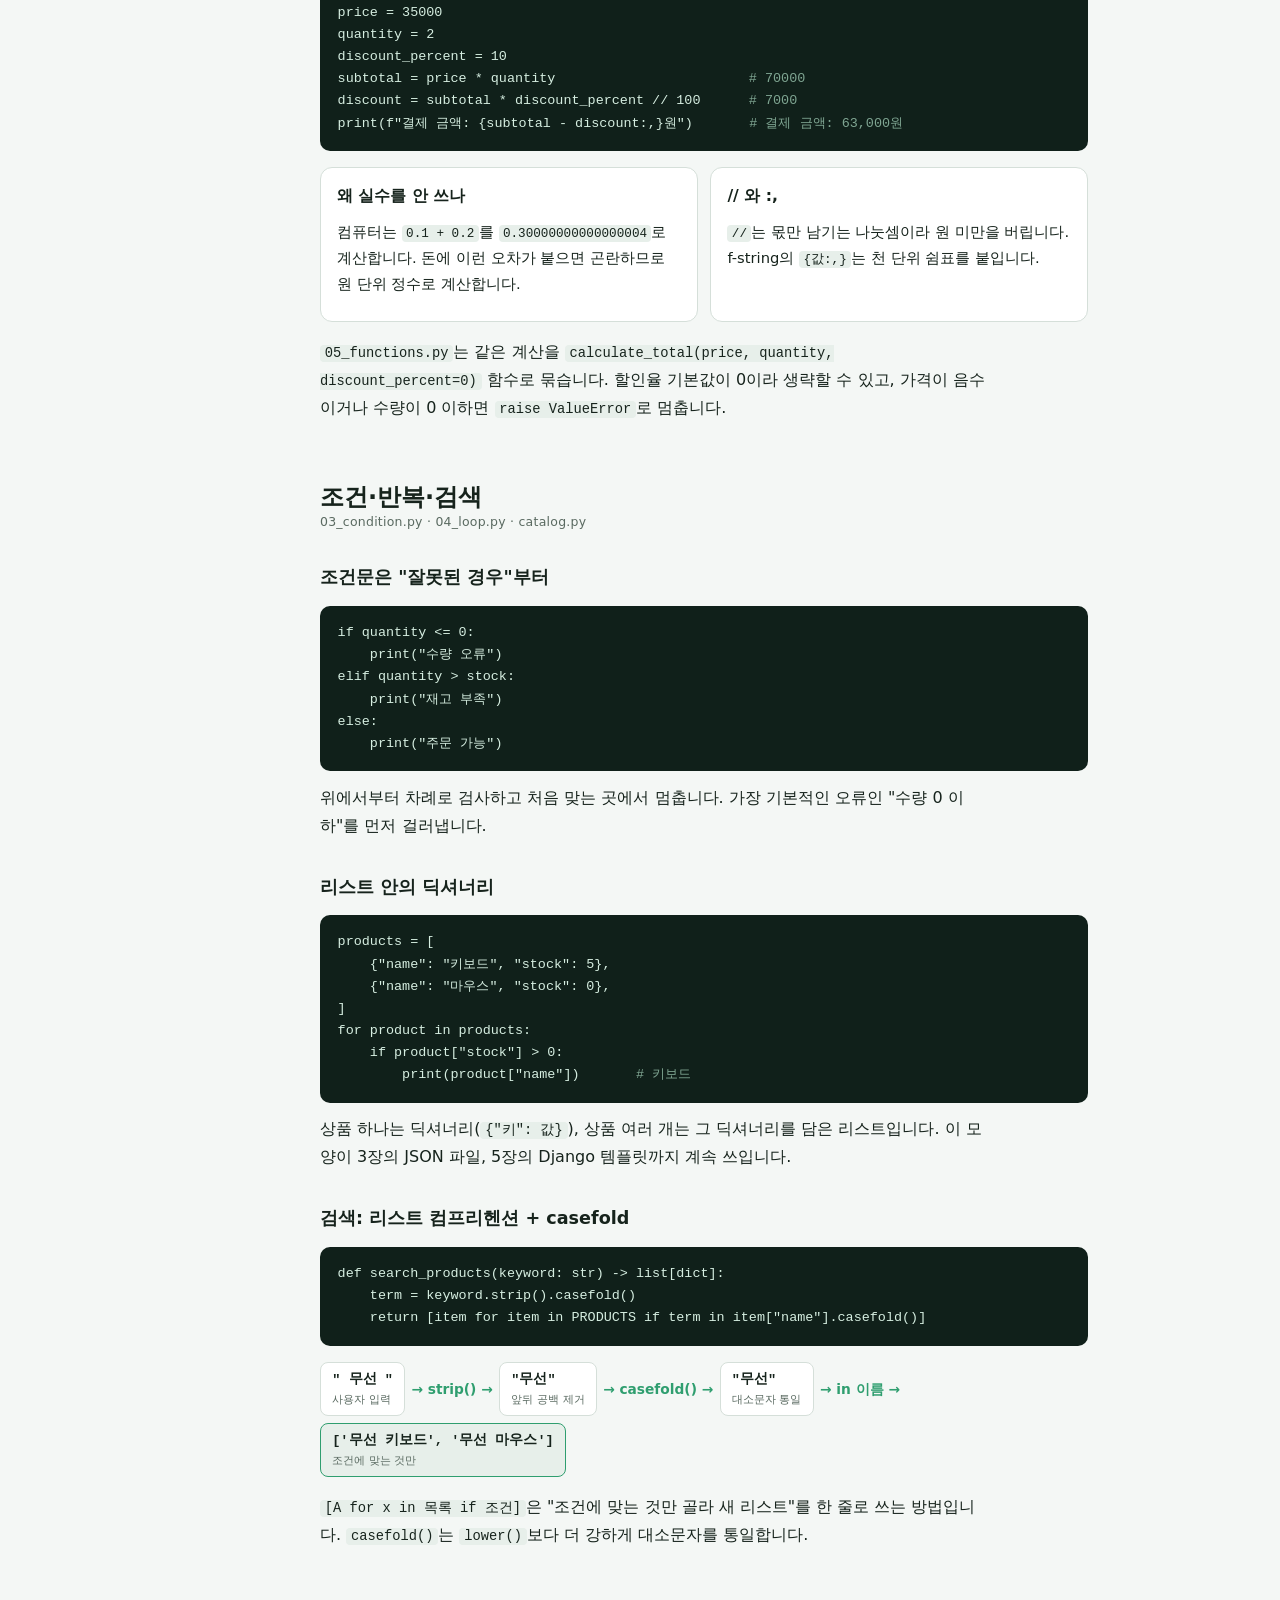
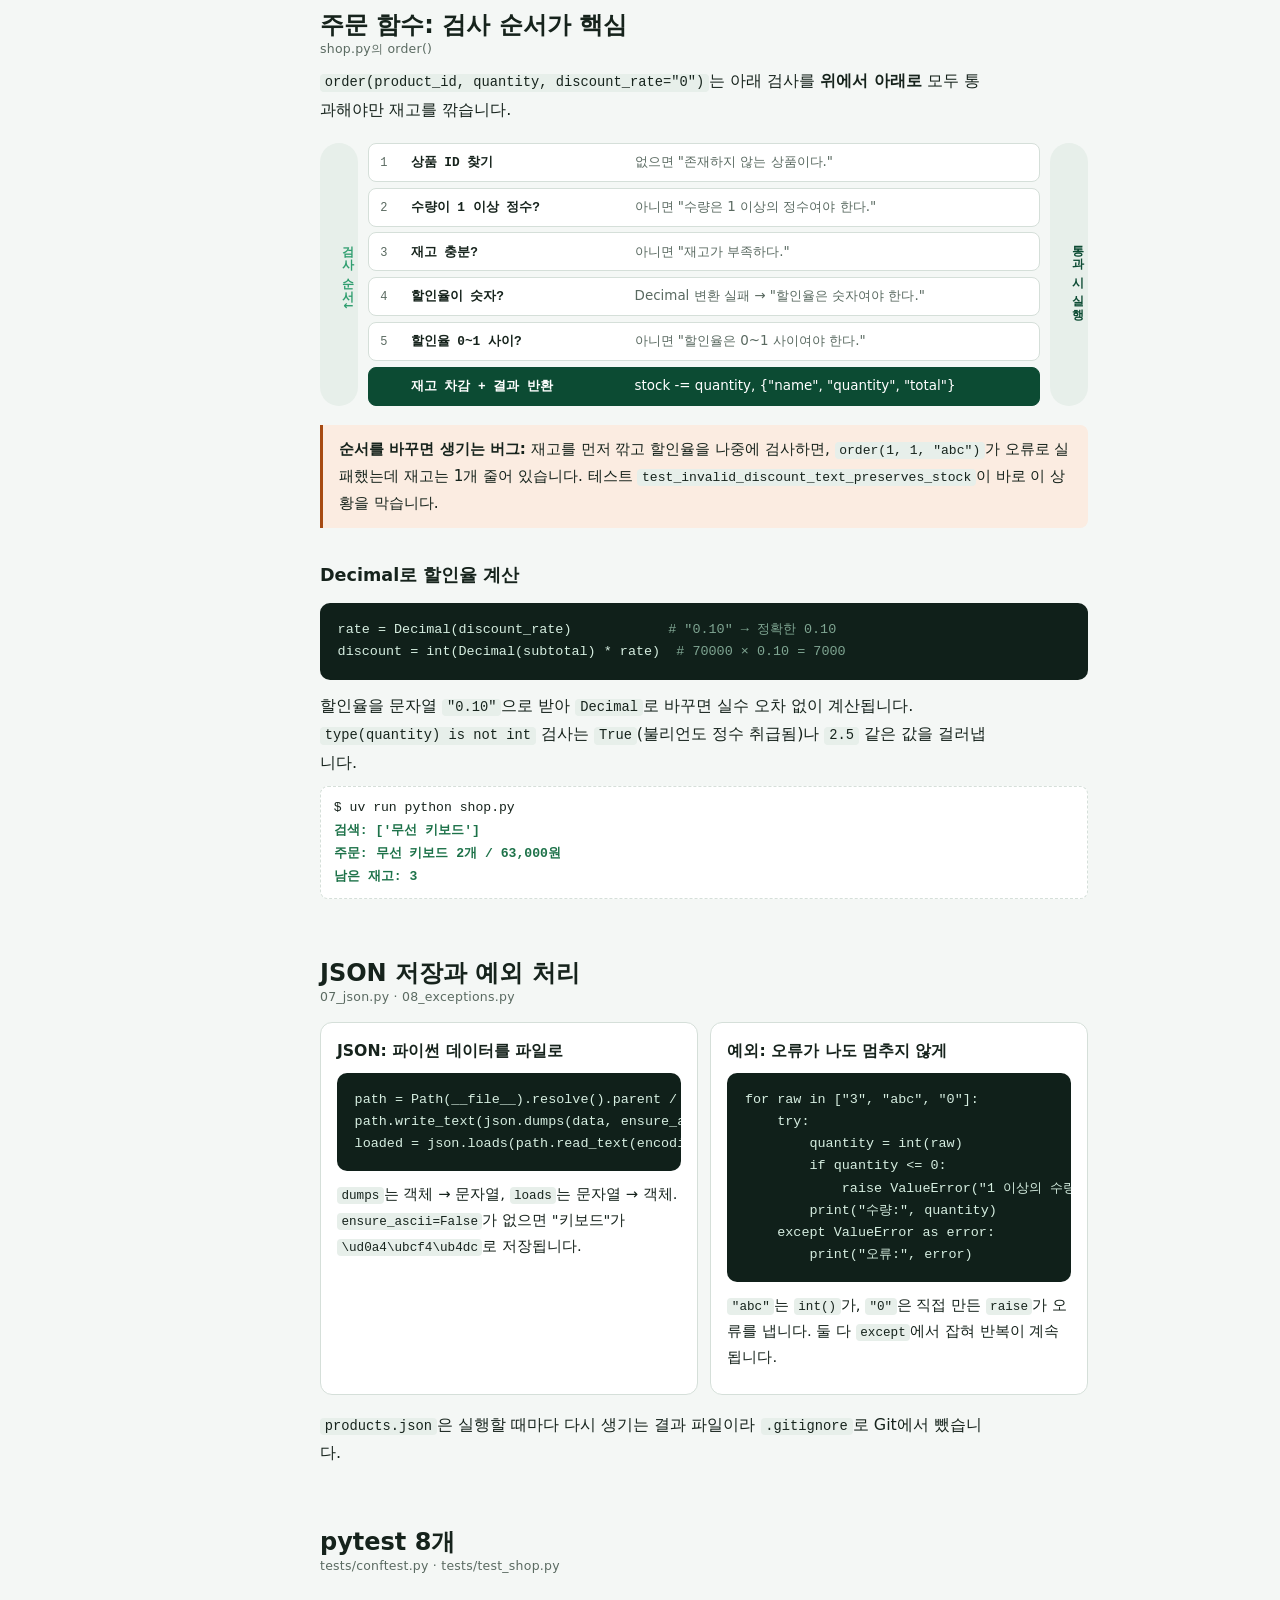
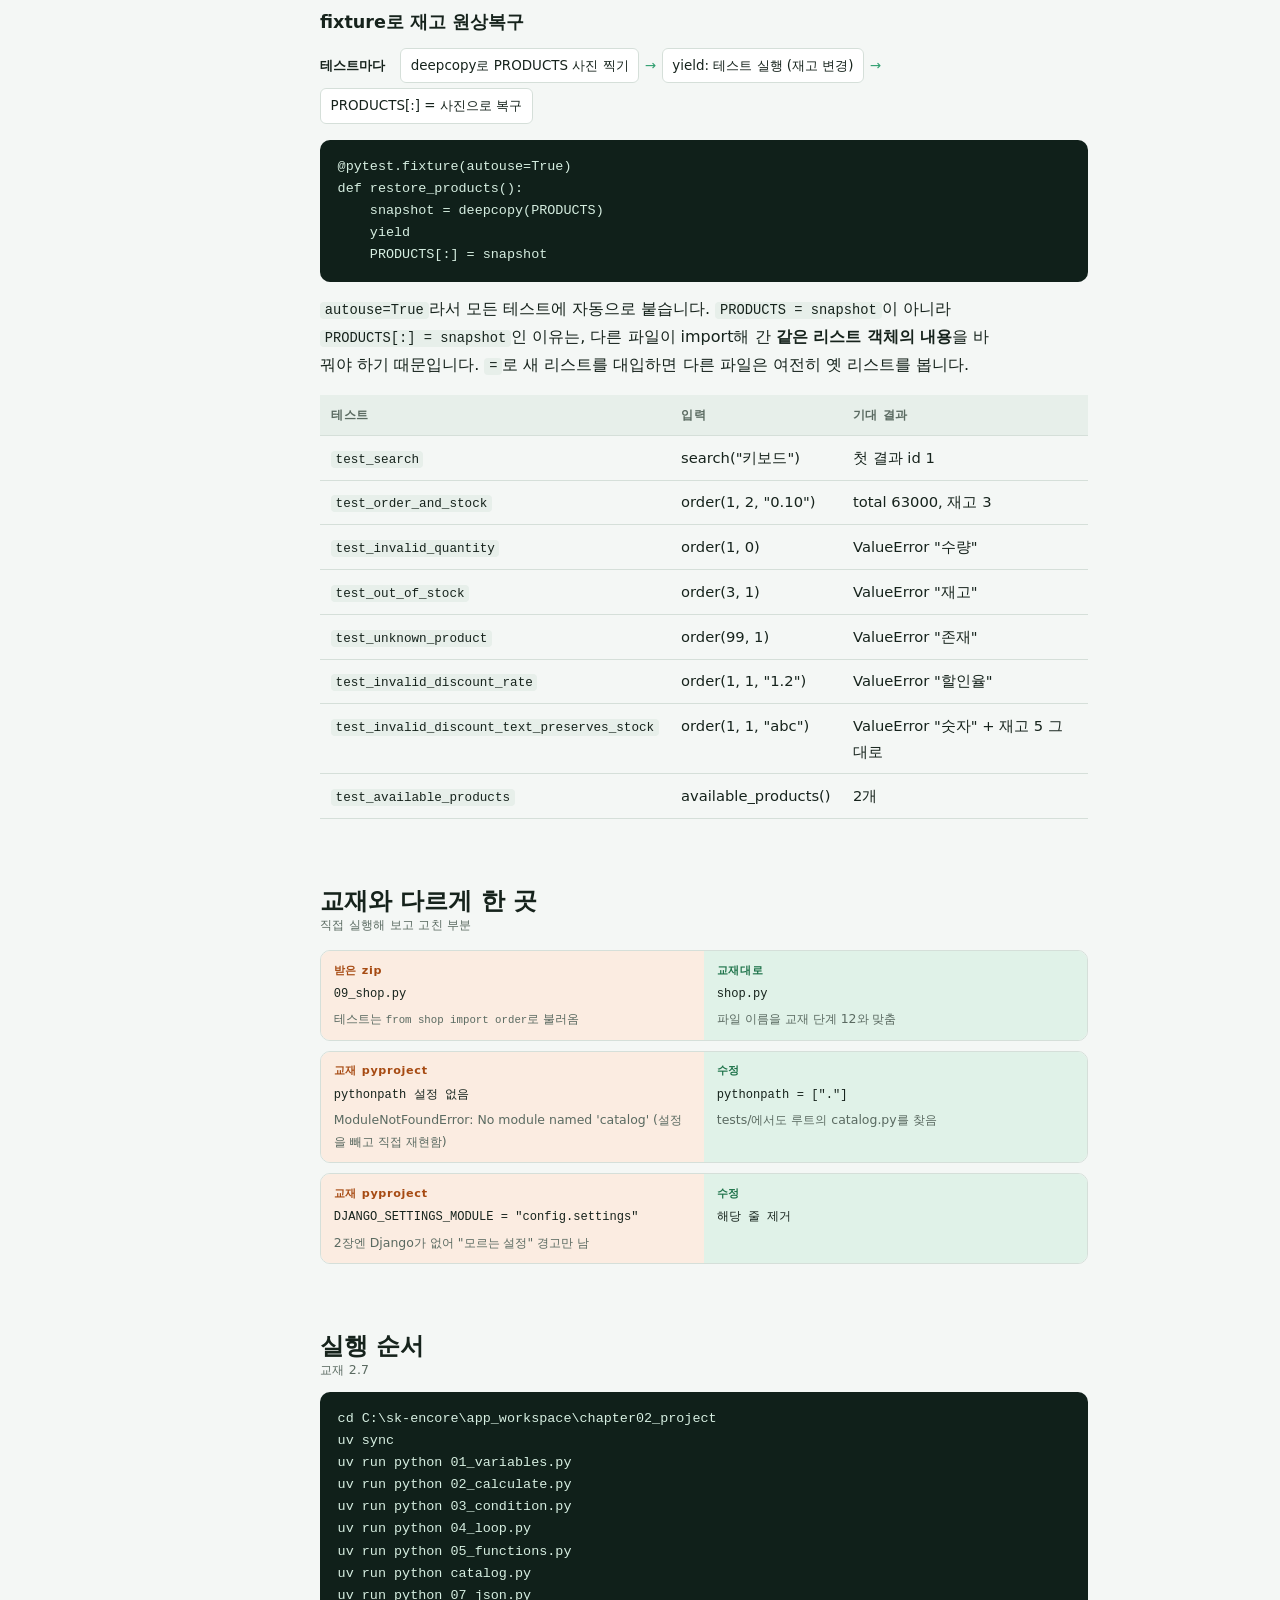
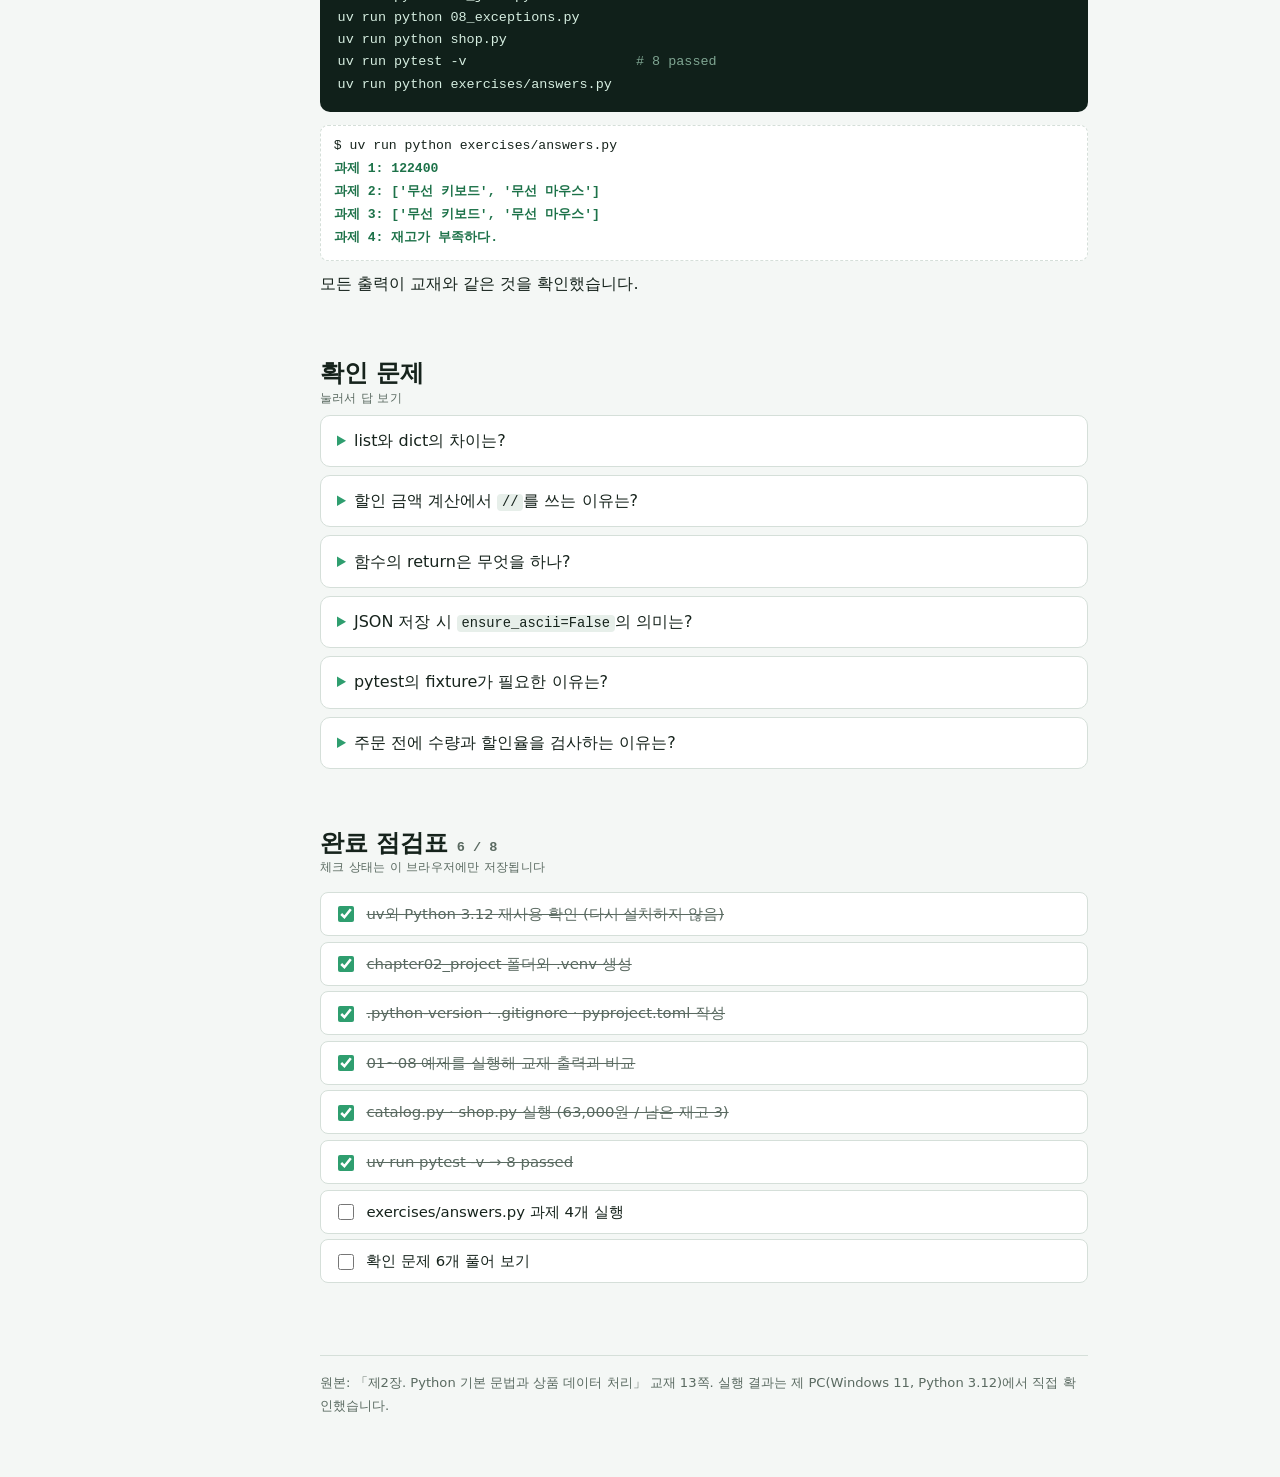
==== commit dd2a5042: "docs: README와 풀이노트 이동 링크에 6~7장 추가" ====
--- a/notes/chapter02-풀이노트.html
+++ b/notes/chapter02-풀이노트.html
@@ -237,7 +237,7 @@
   <p class="eyebrow">PART 1 · 제2장 풀이</p>
   <h1>Python 기본 문법과 상품 데이터 처리</h1>
   <p class="lede">변수부터 함수·JSON·예외까지 파이썬 기본기를 상품 데이터 하나로 연습합니다. 1장에서 만든 uv + Python 3.12를 그대로 쓰고, Django는 아직 쓰지 않습니다.</p>
-  <div class="chapnav"><a href="chapter01-풀이노트.html">1장</a><a href="chapter02-풀이노트.html" aria-current="page">2장</a><a href="chapter03-풀이노트.html">3장</a><a href="chapter04-풀이노트.html">4장</a><a href="chapter05-풀이노트.html">5장</a></div>
+  <div class="chapnav"><a href="chapter01-풀이노트.html">1장</a><a href="chapter02-풀이노트.html" aria-current="page">2장</a><a href="chapter03-풀이노트.html">3장</a><a href="chapter04-풀이노트.html">4장</a><a href="chapter05-풀이노트.html">5장</a><a href="chapter06-풀이노트.html">6장</a><a href="chapter07-풀이노트.html">7장</a></div>
 </header>
 
 <section id="big">
